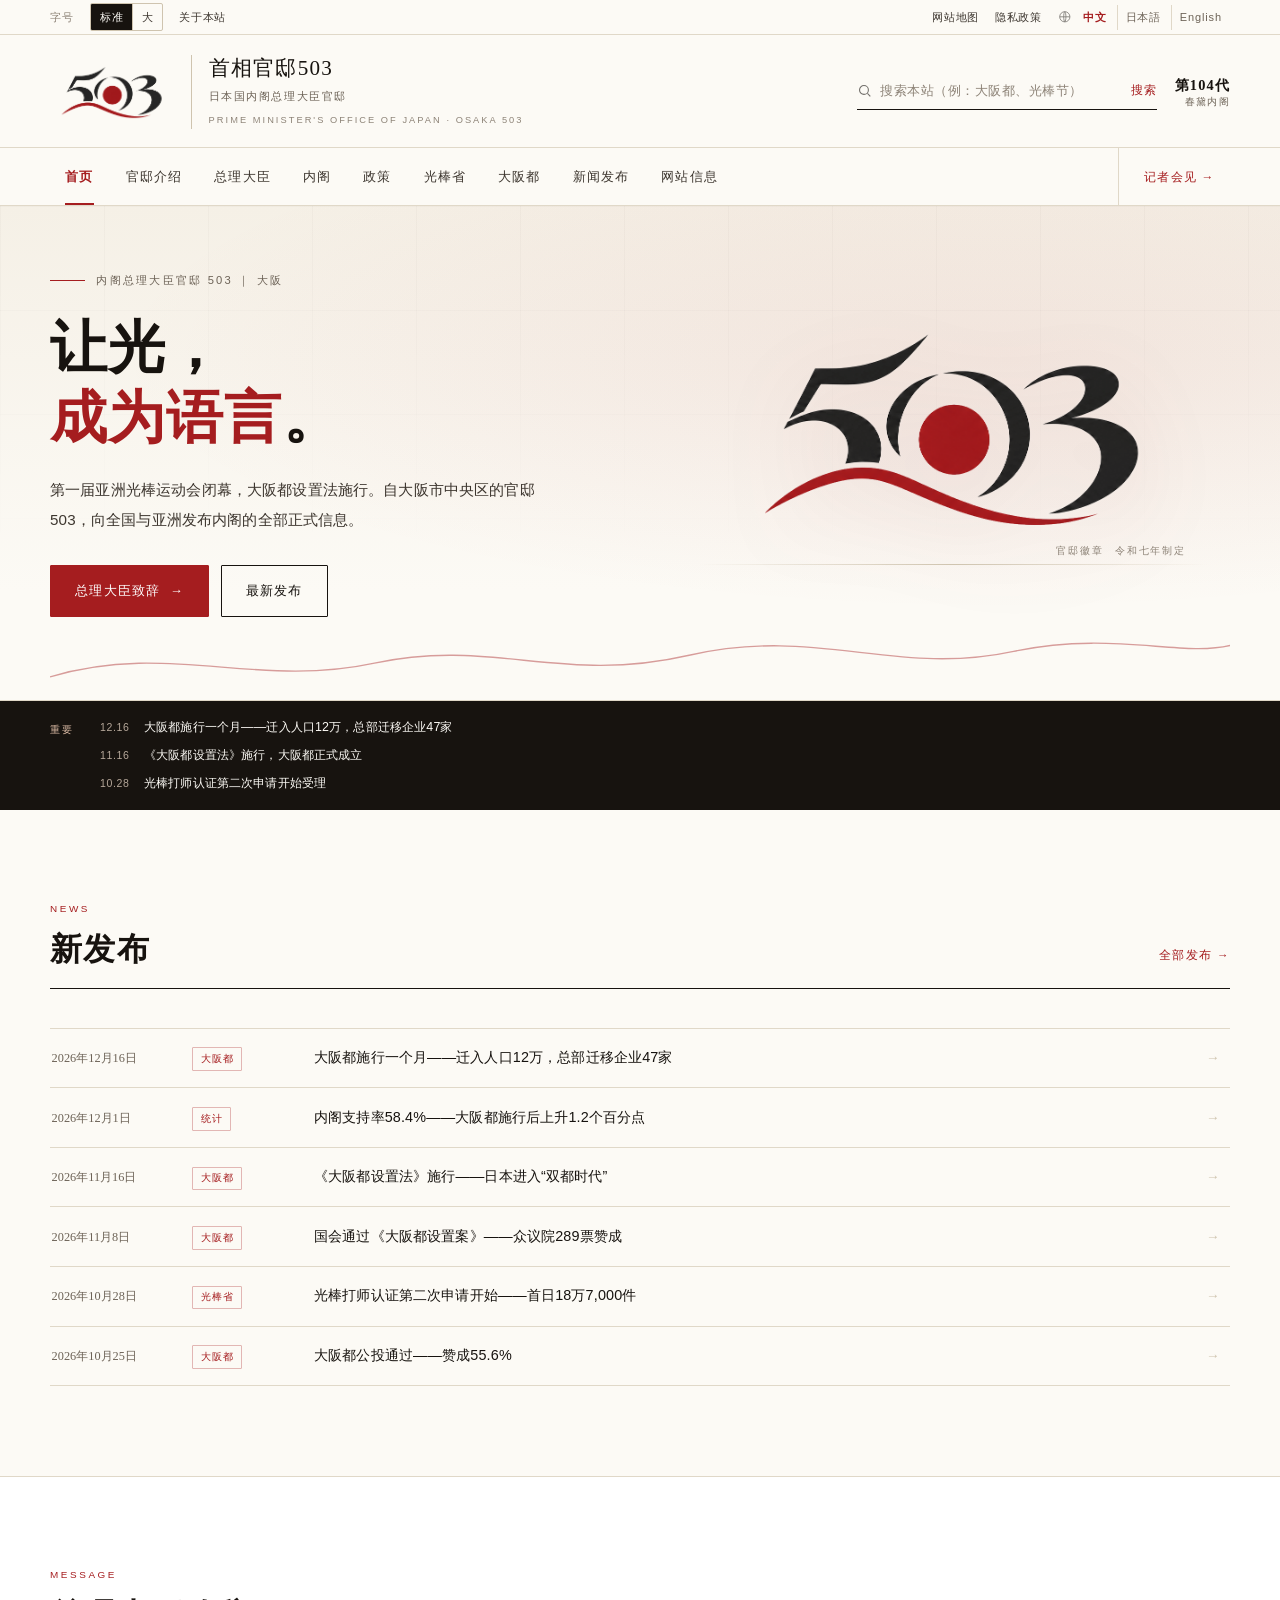
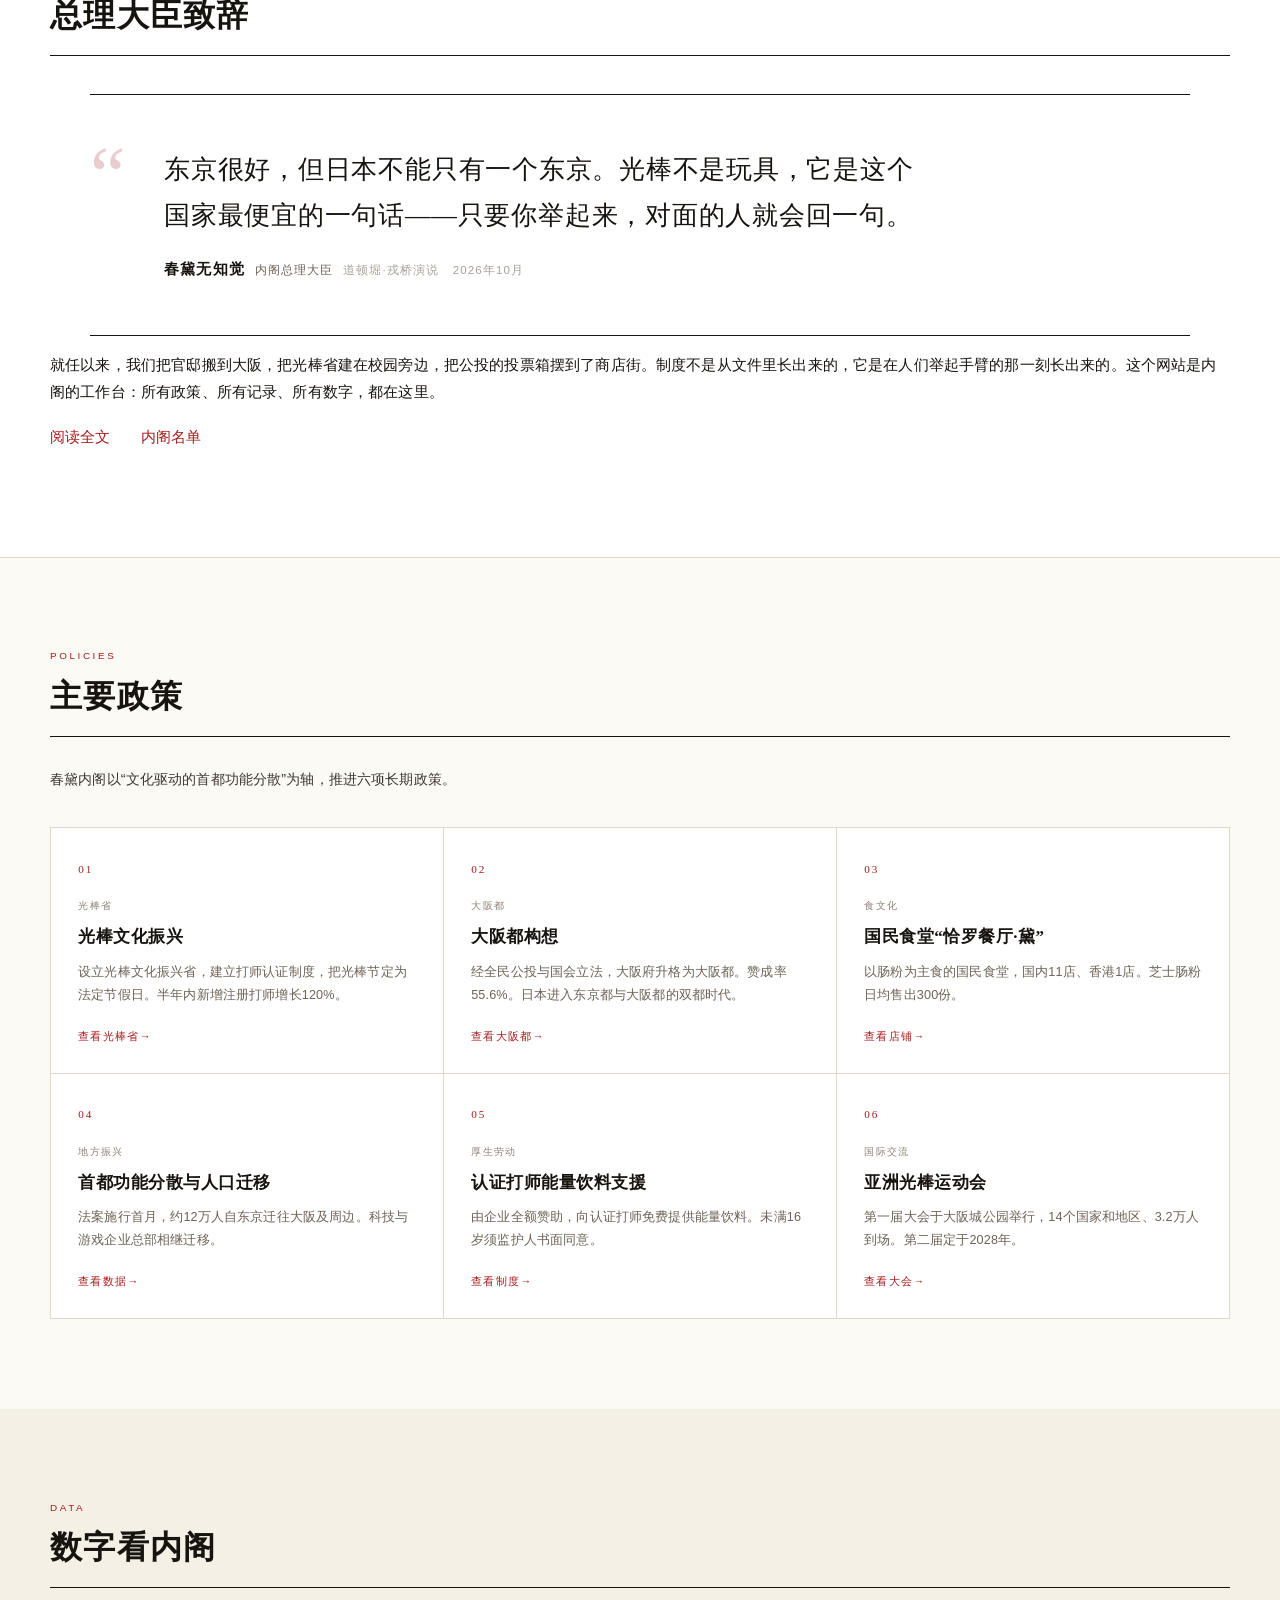
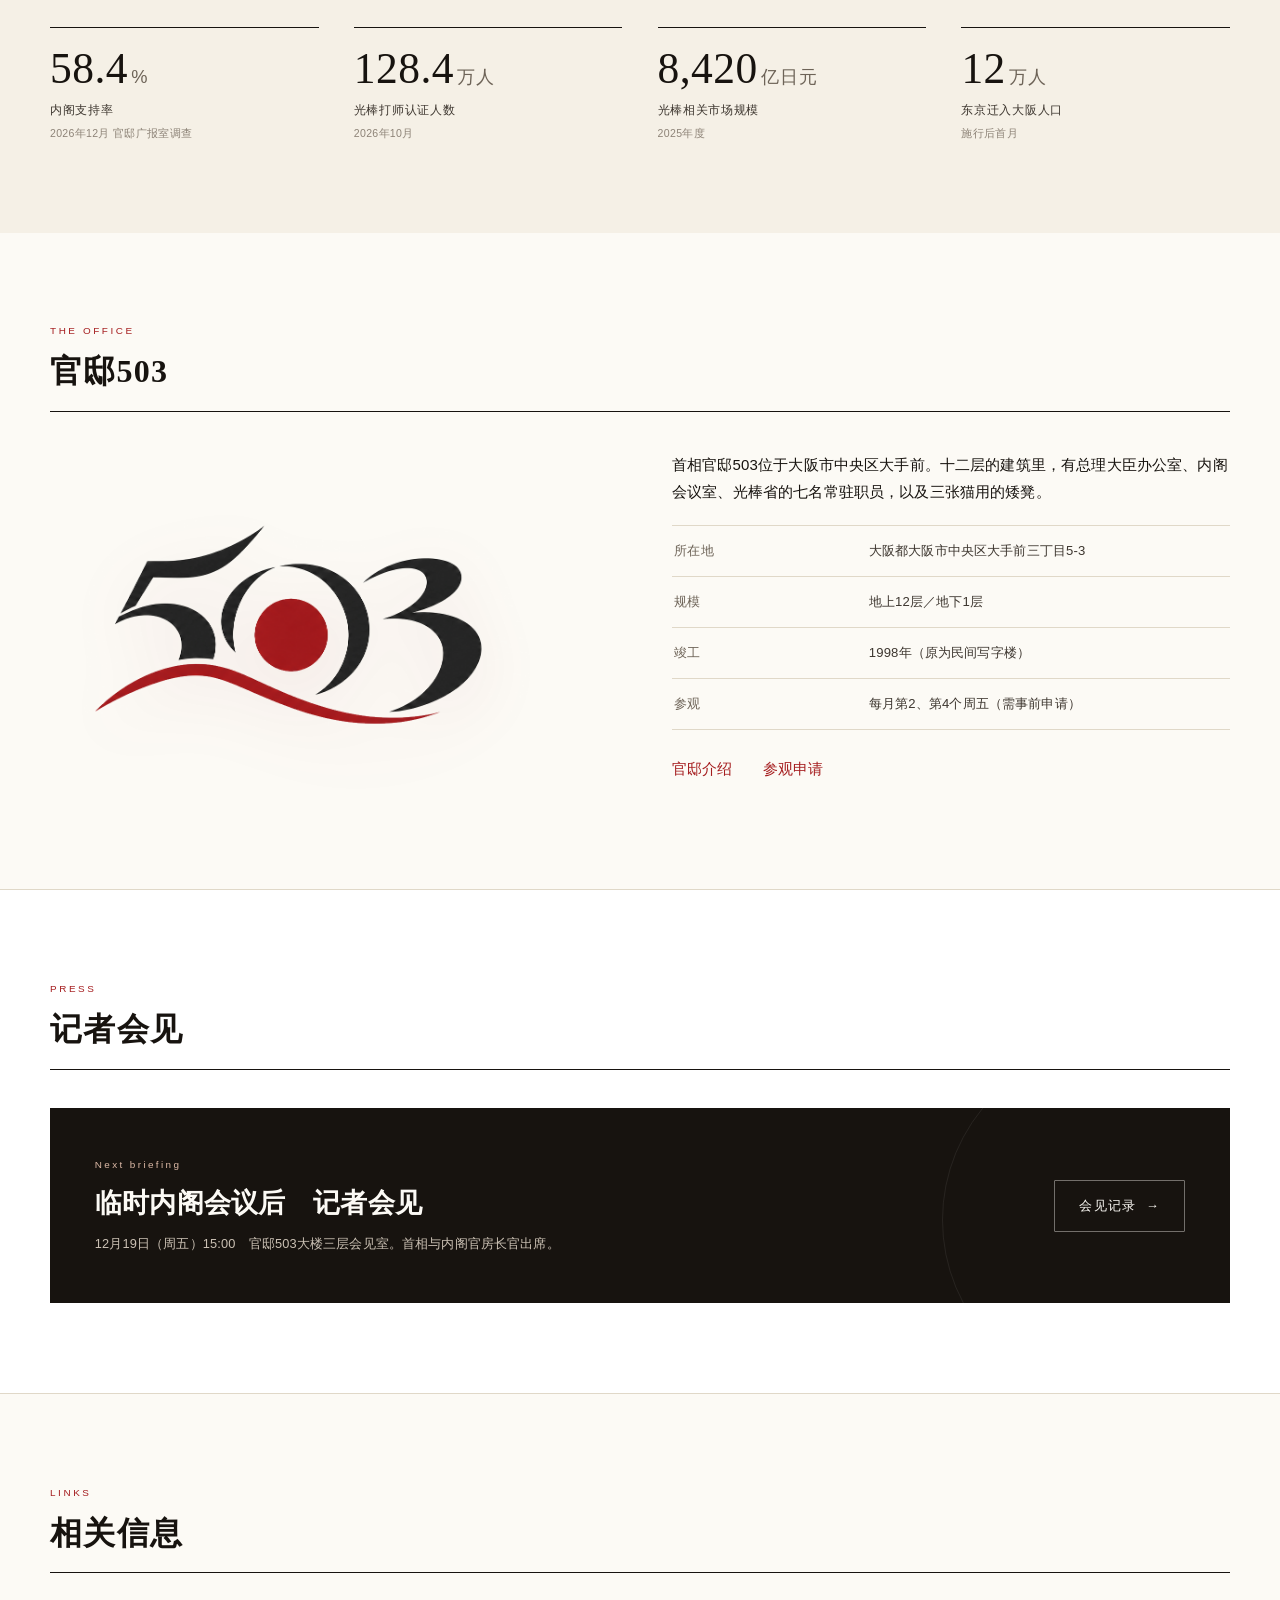
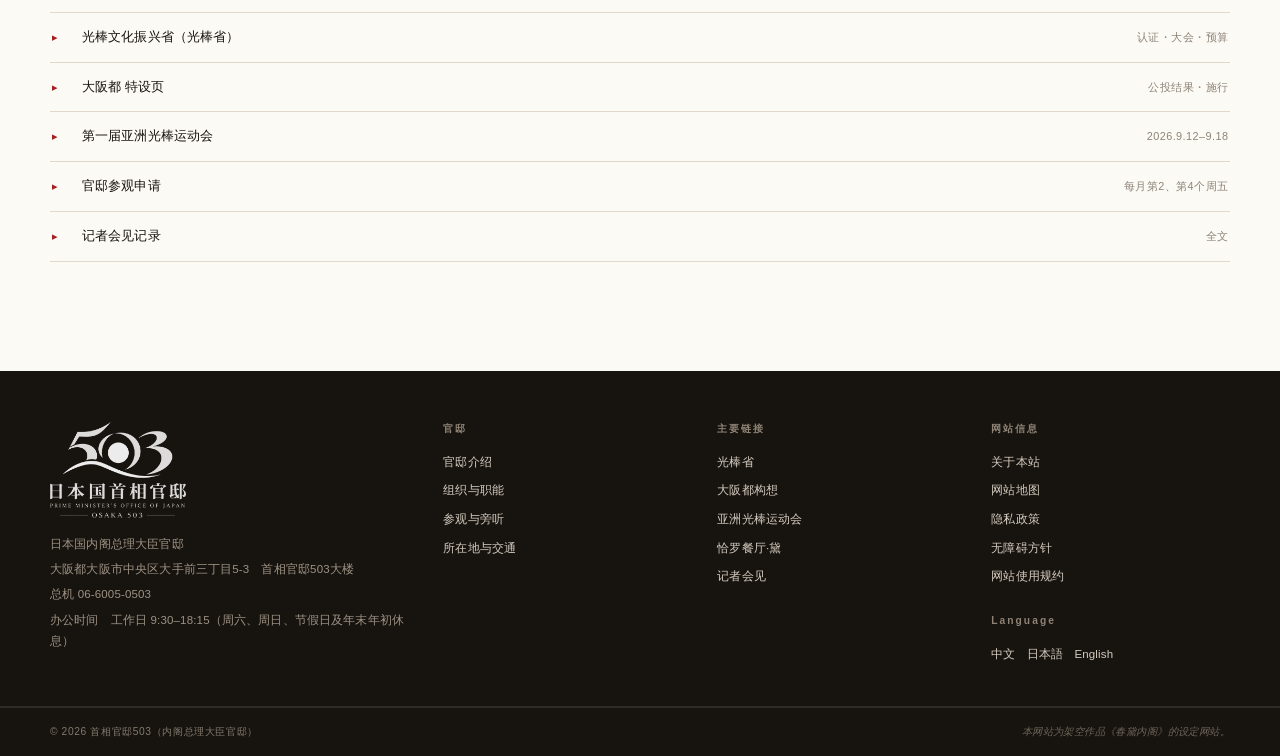
==== index.html @ 9272edc6 "首相官邸503 — 春黛内阁官网（中/日/英 三语，纯静态） 14 个页面：首页、官邸介绍、总理大臣、内阁、政策、光棒省、大阪都、新闻发布、 稿件正文、记者会见、站内搜索、网站信息、网站地图、隐私政策" ====
﻿<!DOCTYPE html>
<html lang="zh-Hans" data-fs="normal">
<head>
<meta charset="utf-8">
<meta name="viewport" content="width=device-width,initial-scale=1">
<title>首相官邸503｜内閣総理大臣官邸</title>
<meta name="description" content="首相官邸503官方网站。内阁总理大臣春黛无知觉的内阁、光棒文化振兴省与大阪都构想的全部正式信息。">
<meta name="theme-color" content="#a51d1f">
<link rel="icon" href="assets/img/favicon.svg" type="image/svg+xml">
<link rel="stylesheet" href="assets/css/site.css">
  <link rel="alternate" type="application/atom+xml" title="新闻发布 Atom" href="assets/news.xml">
</head>
<body data-page="home">
<a class="skip" id="skip" href="#main"></a>
<div id="util"></div>
<div id="mast"></div>
<div id="nav"></div>
<main id="main"></main>
<div id="foot"></div>
<a href="#" class="totop" id="totop" aria-label="top"></a>
<noscript><div class="wrap" style="padding:3rem 0"><p>本网站需要启用 JavaScript。请启用后重新载入。</p></div></noscript>
<script src="assets/js/i18n.zh.1.js"></script>
<script src="assets/js/i18n.zh.2.js"></script>
<script src="assets/js/i18n.ja.1.js"></script>
<script src="assets/js/i18n.ja.2.js"></script>
<script src="assets/js/i18n.en.1.js"></script>
<script src="assets/js/i18n.en.2.js"></script>
<script src="assets/js/app.js"></script>
</body>
</html>
---- assets/css/site.css ----
﻿/* =====================================================================
   首相官邸503 — Cabinet of Japan (fictional) / official web design system
   Type: Yu Mincho (display) + Yu Gothic (text)
   ===================================================================== */

/* ---------- tokens ---------- */
:root{
  --red:#a51d1f;
  --red-deep:#7c1214;
  --red-soft:rgba(165,29,31,.08);
  --ink:#17130f;
  --ink-2:#3d362f;
  --muted:#6d6357;
  --muted-2:#8d8377;
  --paper:#fcfaf5;
  --paper-2:#f5f0e6;
  --paper-3:#efe8da;
  --line:#e0d8c8;
  --line-2:#cfc4af;
  --white:#fff;
  --gold:#96753f;--navy:#0b3a6f;--navy-deep:#082849;--navy-soft:#eef2f8;
  --serif:"Yu Mincho","YuMincho","Hiragino Mincho ProN","Noto Serif JP","Songti SC","SimSun",serif;
  --sans:"Yu Gothic","YuGothic","Hiragino Kaku Gothic ProN","Noto Sans JP","Meiryo","Microsoft YaHei","PingFang SC",sans-serif;
  --step:0;
  --shadow:0 1px 2px rgba(23,19,15,.04),0 12px 30px -18px rgba(23,19,15,.28);
  --ease:cubic-bezier(.22,.61,.36,1);
}
html{font-size:16px;-webkit-text-size-adjust:100%}
html[data-fs="large"]{font-size:18.5px}
html[lang="en"]{--serif:Georgia,"Times New Roman",Times,serif;--sans:"Segoe UI",-apple-system,BlinkMacSystemFont,system-ui,"Helvetica Neue",Arial,sans-serif}
html[lang="ja"]{--serif:"Yu Mincho","YuMincho","Hiragino Mincho ProN","Noto Serif JP",serif;--sans:"Yu Gothic","YuGothic","Hiragino Sans","Noto Sans JP",sans-serif}
html[lang="en"] .nav a{font-size:.78rem;letter-spacing:.01em;padding:1.05rem .68rem 1rem}
html[lang="en"] .nav-end a{letter-spacing:.03em;font-size:.72rem}
html[lang="en"] .search input{font-size:.78rem}
html[lang="en"] .hero h1{letter-spacing:0;line-height:1.16}
html[lang="en"] .brand-name{letter-spacing:.01em}
html[lang="en"] .brand-sub,html[lang="en"] .brand-en{letter-spacing:.1em}
html[lang="en"] .news-title{font-size:.9rem}@media (max-width:640px){html{font-size:15.5px}}

*,*::before,*::after{box-sizing:border-box}
html,body{margin:0}
body{
  font-family:var(--sans);
  color:var(--ink);
  background:var(--paper);
  line-height:1.85;
  font-size:.9375rem;
  letter-spacing:.01em;
  -webkit-font-smoothing:antialiased;
  text-rendering:optimizeLegibility;
}
img{max-width:100%;height:auto;display:block}
a{color:var(--red);text-decoration:none;transition:color .2s var(--ease)}
a:hover{color:var(--red-deep);text-decoration:underline;text-underline-offset:.18em;text-decoration-thickness:.5px}
::selection{background:rgba(165,29,31,.14)}
:focus-visible{outline:2px solid var(--red);outline-offset:3px}
h1,h2,h3,h4{font-family:var(--serif);font-weight:600;line-height:1.35;letter-spacing:.01em;margin:0}
p{margin:0 0 1.1em}
ul,ol{margin:0 0 1.2em;padding-left:1.3em}
li{margin:.35em 0}
small{font-size:.78rem}
hr{border:0;border-top:1px solid var(--line);margin:2.4rem 0}
table{border-collapse:collapse;width:100%}

.wrap{width:min(1180px,calc(100% - 2.6rem));margin-inline:auto}
.wrap--narrow{width:min(880px,calc(100% - 2.6rem));margin-inline:auto}
.sr-only{position:absolute;width:1px;height:1px;padding:0;margin:-1px;overflow:hidden;clip:rect(0 0 0 0);white-space:nowrap;border:0}
.skip{position:fixed;left:12px;top:-64px;z-index:200;background:var(--ink);color:var(--paper);padding:.6rem 1.1rem;font-size:.8rem;transition:top .2s}
.skip:focus{top:12px;color:var(--paper)}

/* ---------- top ribbon + utility ---------- */
.ribbon{height:3px;background:var(--red)}
.util{background:var(--paper);border-bottom:1px solid var(--line);font-size:.6875rem;letter-spacing:.06em}
.util .wrap{display:flex;align-items:center;justify-content:space-between;gap:1rem;min-height:2.15rem;flex-wrap:wrap}
.util-left,.util-right{display:flex;align-items:center;gap:1rem;flex-wrap:wrap}
.util a{color:var(--ink-2)}
.util a:hover{color:var(--red)}
.util-label{color:var(--muted-2);letter-spacing:.1em}
.fs-group{display:inline-flex;border:1px solid var(--line-2);border-radius:2px;overflow:hidden}
.fs-group button{
  font:inherit;letter-spacing:.06em;background:transparent;border:0;color:var(--ink-2);
  padding:.18rem .55rem;cursor:pointer;transition:.2s
}
.fs-group button+button{border-left:1px solid var(--line-2)}
.fs-group button[aria-pressed="true"]{background:var(--ink);color:var(--paper)}
.lang{display:inline-flex;align-items:center;gap:.1rem}
.lang button{
  font:inherit;letter-spacing:.08em;background:none;border:0;color:var(--muted);
  padding:.15rem .5rem;cursor:pointer;position:relative;transition:color .2s
}
.lang button+button{border-left:1px solid var(--line)}
.lang button[aria-pressed="true"]{color:var(--red);font-weight:700}
.lang button:hover{color:var(--ink)}
.lang-globe{width:.85rem;height:.85rem;margin-right:.15rem;opacity:.55}

/* ---------- masthead ---------- */
.mast{background:var(--paper);border-bottom:1px solid var(--line)}
.mast .wrap{display:flex;align-items:center;gap:1.6rem;padding:1.25rem 0 1.15rem;flex-wrap:wrap}
.brand{display:flex;align-items:center;gap:1.05rem;color:var(--ink);text-decoration:none!important}
.brand img{width:clamp(88px,10vw,124px);height:auto;flex:none}
.brand-txt{border-left:1px solid var(--line-2);padding-left:1.05rem}
.brand-name{font-family:var(--serif);font-size:1.32rem;letter-spacing:.06em;line-height:1.25;display:block}
.brand-sub{display:block;font-size:.7rem;letter-spacing:.14em;color:var(--muted);margin-top:.28rem}
.brand-en{display:block;font-family:var(--sans);font-size:.58rem;letter-spacing:.22em;color:var(--muted-2);margin-top:.3rem}
.mast-tools{margin-left:auto;display:flex;align-items:center;gap:1.1rem;flex:0 0 auto}
.search{display:flex;align-items:center;gap:.5rem;border-bottom:1px solid var(--ink);padding:.15rem 0 .3rem;min-width:min(300px,44vw)}
.search svg{width:.95rem;height:.95rem;flex:none;opacity:.6}
.search input{
  border:0;background:transparent;font:inherit;font-size:.8rem;color:var(--ink);
  flex:1 1 auto;width:auto;min-width:0;padding:.1rem 0;letter-spacing:.04em;text-overflow:ellipsis
}
.search input::placeholder{color:var(--muted-2)}
.search input:focus{outline:none}
.search button{border:0;background:none;font:inherit;font-size:.72rem;letter-spacing:.1em;color:var(--red);cursor:pointer;padding:0}
.mast-kantei{display:flex;flex-direction:column;align-items:flex-end;white-space:nowrap;flex:none;line-height:1.4;font-size:.65rem;letter-spacing:.12em;color:var(--muted)}
.mast-kantei b{font-family:var(--serif);font-size:.9rem;color:var(--ink);letter-spacing:.08em}

/* ---------- nav ---------- */
.nav{position:sticky;top:0;z-index:60;background:rgba(252,250,245,.97);backdrop-filter:blur(8px);border-bottom:1px solid var(--line)}
.nav.is-stuck{box-shadow:0 6px 24px -18px rgba(23,19,15,.55)}
.nav .wrap{display:flex;align-items:stretch;gap:.1rem;overflow-x:auto;scrollbar-width:none}
.nav .wrap::-webkit-scrollbar{display:none}
.nav a{
  position:relative;display:block;white-space:nowrap;color:var(--ink-2);font-size:.815rem;
  letter-spacing:.09em;padding:1.05rem .95rem 1rem;text-decoration:none!important;transition:color .18s
}
.nav a::after{
  content:"";position:absolute;left:.95rem;right:.95rem;bottom:0;height:2px;background:var(--red);
  transform:scaleX(0);transform-origin:left;transition:transform .28s var(--ease)
}
.nav a:hover{color:var(--ink)}
.nav a:hover::after,.nav a[aria-current="page"]::after{transform:scaleX(1)}
.nav a[aria-current="page"]{color:var(--red);font-weight:700}
.nav-end{margin-left:auto;display:flex;align-items:center;padding-left:.6rem;border-left:1px solid var(--line);flex:none}
.nav-end a{color:var(--red);font-size:.75rem;letter-spacing:.1em}

/* ---------- hero ---------- */
.hero{position:relative;overflow:hidden;background:
  radial-gradient(120% 90% at 78% 30%,rgba(165,29,31,.07),transparent 58%),
  linear-gradient(180deg,var(--paper-2),var(--paper) 78%);
  border-bottom:1px solid var(--line)}
.hero::before{
  content:"";position:absolute;inset:0;pointer-events:none;
  background-image:linear-gradient(to right,rgba(23,19,15,.045) 1px,transparent 1px),linear-gradient(to bottom,rgba(23,19,15,.045) 1px,transparent 1px);
  background-size:104px 104px;
  mask-image:linear-gradient(180deg,rgba(0,0,0,.55),transparent 72%);
  -webkit-mask-image:linear-gradient(180deg,rgba(0,0,0,.55),transparent 72%)
}
.hero .wrap{position:relative;display:grid;grid-template-columns:1.02fr .98fr;gap:clamp(1.5rem,4vw,3.6rem);align-items:center;padding:clamp(2.4rem,5vw,4.2rem) 0 clamp(3.6rem,6.5vw,5.4rem)}
.hero-txt{max-width:34rem}
.hero-kicker{display:flex;align-items:center;gap:.7rem;font-size:.7rem;letter-spacing:.2em;color:var(--muted);margin-bottom:1.35rem}
.hero-kicker::before{content:"";width:2.2rem;height:1px;background:var(--red);flex:none}
.hero h1{
  font-size:clamp(2rem,4.6vw,3.55rem);line-height:1.24;letter-spacing:.02em;margin-bottom:1.35rem;
  text-wrap:balance
}
.hero h1 em{font-style:normal;color:var(--red)}
.hero-lead{font-size:.95rem;color:var(--ink-2);line-height:1.95;max-width:31rem;margin-bottom:1.9rem}
.hero-acts{display:flex;gap:.7rem;flex-wrap:wrap}
.btn{
  display:inline-flex;align-items:center;gap:.6rem;font-size:.8rem;letter-spacing:.1em;
  padding:.82rem 1.5rem;border:1px solid var(--ink);color:var(--ink);background:transparent;
  text-decoration:none!important;transition:.25s var(--ease);border-radius:1px
}
.btn:hover{background:var(--ink);color:var(--paper)}
.btn--red{background:var(--red);border-color:var(--red);color:#fff}
.btn--red:hover{background:var(--red-deep);border-color:var(--red-deep);color:#fff}
.btn .arw{transition:transform .25s var(--ease)}
.btn:hover .arw{transform:translateX(3px)}
.hero-mark{position:relative;display:flex;justify-content:center;align-items:center}
.hero-mark img{width:100%;max-width:29rem;filter:drop-shadow(0 24px 42px rgba(124,18,20,.10))}
.hero-mark::after{content:"";position:absolute;inset:auto 4% -2% 4%;height:1px;background:linear-gradient(90deg,transparent,var(--line-2),transparent)}
.hero-cap{margin:.55rem 0 0;text-align:right;font-size:.6rem;letter-spacing:.18em;color:var(--muted-2);position:relative;z-index:2}
.hero-wave{position:absolute;left:0;right:0;bottom:-1px;width:100%;height:auto;opacity:.42;pointer-events:none}

/* ---------- notices ---------- */
.notices{background:var(--ink);color:var(--paper)}
.notices .wrap{display:grid;grid-template-columns:auto 1fr;gap:1.6rem;align-items:start;padding:.95rem 0}
.notices-label{font-size:.62rem;letter-spacing:.22em;color:#d9b9a3;padding-top:.32rem;white-space:nowrap}
.notices ul{list-style:none;margin:0;padding:0;display:grid;gap:.3rem}
.notices li{display:flex;gap:.9rem;font-size:.78rem;align-items:baseline;margin:0}
.notices time{font-size:.66rem;letter-spacing:.06em;color:#b6a89a;font-variant-numeric:tabular-nums;flex:none}
.notices a{color:var(--paper)}
.notices a:hover{color:#f0c9b4}

/* ---------- section scaffolding ---------- */
.sec{padding:clamp(3.4rem,7vw,5.6rem) 0}
.sec--tight{padding:clamp(2.2rem,4vw,3.2rem) 0}
.sec--white{background:var(--white);border-block:1px solid var(--line)}
.sec--paper2{background:var(--paper-2)}
.sec-head{display:flex;align-items:flex-end;justify-content:space-between;gap:1.5rem;padding-bottom:1.1rem;border-bottom:1px solid var(--ink);margin-bottom:2.4rem}
.sec-head h2,.sec-head h1{font-size:clamp(1.45rem,2.6vw,2rem);letter-spacing:.04em}
.overline{display:block;font-family:var(--sans);font-size:.62rem;letter-spacing:.26em;color:var(--red);margin-bottom:.6rem;text-transform:uppercase}
.sec-more{font-size:.72rem;letter-spacing:.12em;white-space:nowrap;padding-bottom:.25rem}
.sec-more::after{content:" →"}
.sec-intro{max-width:56rem;color:var(--ink-2);font-size:.9rem;margin:-.6rem 0 2.2rem}

h2.h{font-size:clamp(1.35rem,2.3vw,1.72rem);margin:2.8rem 0 1.1rem;padding-top:1.6rem;border-top:1px solid var(--line)}
h2.h:first-child{margin-top:0;padding-top:0;border-top:0}
h3.h3{font-size:1.06rem;margin:2rem 0 .7rem;letter-spacing:.04em}
h3.h3::before{content:"";display:inline-block;width:.42rem;height:.42rem;background:var(--red);margin-right:.55rem;vertical-align:.18em}
.body p{color:var(--ink-2)}
.body strong{color:var(--ink);font-weight:700}

/* ---------- news list ---------- */
.news{list-style:none;margin:0;padding:0;border-top:1px solid var(--line)}
.news li{margin:0}
.news-row{
  display:grid;grid-template-columns:7.6rem 6.4rem 1fr 1.4rem;gap:1.2rem;align-items:baseline;
  padding:1.02rem .1rem;border-bottom:1px solid var(--line);text-decoration:none!important;color:var(--ink);
  transition:background .2s var(--ease)
}
.news-row:hover{background:rgba(245,240,230,.6)}
.news-date{font-family:var(--serif);font-size:.77rem;letter-spacing:0;color:var(--muted);font-variant-numeric:tabular-nums;white-space:nowrap}
.news-cat{font-size:.62rem;letter-spacing:.1em;color:var(--red);border:1px solid rgba(165,29,31,.3);padding:.1rem .45rem;justify-self:start;white-space:nowrap;border-radius:1px}
.news-title{font-size:.9rem;line-height:1.65;letter-spacing:.01em;transition:color .2s}
.news-row:hover .news-title{color:var(--red)}
.news-arw{color:var(--line-2);font-size:.85rem;transition:transform .25s var(--ease),color .25s}
.news-row:hover .news-arw{transform:translateX(3px);color:var(--red)}
.news-lead{grid-column:3;font-size:.78rem;color:var(--muted);margin:.15rem 0 0;line-height:1.7}

/* ---------- cards ---------- */
.cards{display:grid;gap:1px;background:var(--line);border:1px solid var(--line)}
.cards--3{grid-template-columns:repeat(3,1fr)}
.cards--4{grid-template-columns:repeat(4,1fr)}
.cards--2{grid-template-columns:repeat(2,1fr)}
.card{
  position:relative;background:var(--white);padding:1.9rem 1.7rem 1.7rem;color:var(--ink);
  text-decoration:none!important;display:flex;flex-direction:column;transition:background .25s var(--ease)
}
.card::before{content:"";position:absolute;left:0;top:0;width:100%;height:2px;background:var(--red);transform:scaleX(0);transform-origin:left;transition:transform .4s var(--ease)}
.card:hover{background:#fffdf8}
.card:hover::before{transform:scaleX(1)}
.card-num{font-family:var(--serif);font-size:.7rem;letter-spacing:.18em;color:var(--red);margin-bottom:1.1rem}
.card-tag{font-size:.62rem;letter-spacing:.14em;color:var(--muted-2);margin-bottom:.55rem}
.card h3{font-size:1.06rem;letter-spacing:.03em;margin-bottom:.7rem;line-height:1.5}
.card p{font-size:.79rem;color:var(--muted);line-height:1.8;margin:0}
.card .card-foot{margin-top:auto;padding-top:1.2rem;font-size:.68rem;letter-spacing:.12em;color:var(--red)}
.card .card-foot::after{content:" →";display:inline-block;transition:transform .25s var(--ease)}
.card:hover .card-foot::after{transform:translateX(3px)}

/* ---------- stats ---------- */
.stats{display:grid;grid-template-columns:repeat(4,1fr);gap:clamp(1rem,3vw,2.2rem)}
.stat{border-top:1px solid var(--ink);padding-top:1.15rem}
.stat-v{font-family:var(--serif);font-size:clamp(1.9rem,3.4vw,2.75rem);line-height:1.05;letter-spacing:.01em;font-variant-numeric:tabular-nums}
.stat-v small{font-size:.42em;letter-spacing:.06em;margin-left:.18em;font-family:var(--sans);color:var(--muted)}
.stat-l{font-size:.72rem;letter-spacing:.06em;color:var(--ink-2);margin-top:.55rem;line-height:1.6}
.stat-n{font-size:.66rem;color:var(--muted-2);margin-top:.3rem;letter-spacing:.03em}

/* ---------- tables ---------- */
.tbl-wrap{overflow-x:auto;margin:1.4rem 0 1.8rem}
table.tbl{font-size:.82rem;line-height:1.7;border-top:1px solid var(--ink);border-bottom:1px solid var(--ink);min-width:32rem}
table.tbl th,table.tbl td{padding:.72rem .9rem;text-align:left;vertical-align:top;border-bottom:1px solid var(--line)}
table.tbl thead th{background:var(--paper-2);font-weight:600;font-size:.74rem;letter-spacing:.08em;color:var(--ink);border-bottom:1px solid var(--line-2)}
table.tbl tbody tr:last-child td{border-bottom:0}
table.tbl th[scope="row"]{font-weight:600;background:transparent;white-space:nowrap;color:var(--ink-2);width:9.5rem}
table.tbl td.num{font-variant-numeric:tabular-nums;font-family:var(--serif)}
table.tbl caption{caption-side:top;text-align:left;font-size:.7rem;letter-spacing:.1em;color:var(--muted);padding-bottom:.55rem}
.tbl-note{font-size:.7rem;color:var(--muted);margin-top:-1rem;margin-bottom:1.6rem}

/* ---------- definition list ---------- */
.dl{border-top:1px solid var(--line);margin:1.2rem 0 1.6rem}
.dl-row{display:grid;grid-template-columns:11rem 1fr;gap:1.2rem;padding:.8rem .1rem;border-bottom:1px solid var(--line);font-size:.82rem}
.dl-row dt{color:var(--muted);letter-spacing:.04em}
.dl-row dd{margin:0;color:var(--ink-2)}

/* ---------- timeline ---------- */
.tl{list-style:none;margin:1.4rem 0 0;padding:0;position:relative}
.tl::before{content:"";position:absolute;left:4.2rem;top:.6rem;bottom:.6rem;width:1px;background:var(--line)}
.tl li{display:grid;grid-template-columns:4.2rem 1fr;gap:2.2rem;padding:.85rem 0;margin:0;position:relative}
.tl time{font-family:var(--serif);font-size:.8rem;color:var(--red);letter-spacing:.02em;text-align:right;padding-right:.5rem;font-variant-numeric:tabular-nums}
.tl .tl-body{position:relative;padding-left:.2rem}
.tl .tl-body::before{content:"";position:absolute;left:-1.62rem;top:.62rem;width:.5rem;height:.5rem;background:var(--paper);border:1px solid var(--red);border-radius:50%}
.tl b{display:block;font-size:.88rem;letter-spacing:.02em;margin-bottom:.2rem}
.tl span{font-size:.78rem;color:var(--muted);line-height:1.75}

/* ---------- people ---------- */
.people{display:grid;grid-template-columns:repeat(2,1fr);gap:.6rem}
.person{background:var(--white);border:1px solid var(--line);display:grid;grid-template-columns:3.4rem 1fr;gap:1.1rem;padding:1.5rem 1.4rem}
.seal{
  width:3.4rem;height:3.4rem;background:var(--red);color:#fff;display:grid;place-items:center;
  font-family:var(--serif);font-size:1.32rem;line-height:1;letter-spacing:.02em;border-radius:2px;
  box-shadow:inset 0 0 0 1px rgba(255,255,255,.28)
}
.seal--ink{background:var(--ink)}
.person-role{font-size:.62rem;letter-spacing:.12em;color:var(--red);margin-bottom:.3rem}
.person-name{font-family:var(--serif);font-size:1.08rem;letter-spacing:.06em;line-height:1.3}
.person-kana{font-size:.64rem;letter-spacing:.14em;color:var(--muted-2);margin:.2rem 0 .6rem}
.person-bio{font-size:.76rem;color:var(--muted);line-height:1.75;margin:0}
.person-tags{display:flex;gap:.3rem;flex-wrap:wrap;margin-top:.7rem}
.chip{font-size:.6rem;letter-spacing:.08em;color:var(--ink-2);border:1px solid var(--line-2);padding:.08rem .42rem;border-radius:1px}
.chip--red{color:var(--red);border-color:rgba(165,29,31,.35)}

/* ---------- quote ---------- */
.quote{border-top:1px solid var(--ink);border-bottom:1px solid var(--ink);padding:clamp(2.2rem,4vw,3.2rem) 0}
.quote-in{display:grid;grid-template-columns:auto 1fr;gap:clamp(1rem,3vw,2.4rem);align-items:start}
.quote-mark{font-family:var(--serif);font-size:clamp(3rem,7vw,5rem);line-height:.7;color:var(--red);opacity:.22}
.quote blockquote{margin:0;font-family:var(--serif);font-size:clamp(1.15rem,2.2vw,1.6rem);line-height:1.8;letter-spacing:.03em;color:var(--ink);text-wrap:balance}
.quote figcaption{margin-top:1.1rem;font-size:.72rem;letter-spacing:.1em;color:var(--muted);display:flex;gap:.6rem;align-items:baseline;flex-wrap:wrap}
.quote figcaption b{font-family:var(--serif);font-size:.92rem;letter-spacing:.08em;color:var(--ink);font-weight:600}

/* ---------- note / callout ---------- */
.note{border:1px solid var(--line);border-left:3px solid var(--red);background:#fffdf8;padding:1.2rem 1.4rem;margin:1.6rem 0;font-size:.8rem;line-height:1.8;color:var(--ink-2)}
.note-t{font-family:var(--serif);font-size:.86rem;letter-spacing:.06em;color:var(--ink);margin-bottom:.4rem;display:block}
.note p:last-child{margin-bottom:0}

/* ---------- link list ---------- */
.links{list-style:none;margin:1.2rem 0;padding:0;border-top:1px solid var(--line)}
.links li{margin:0}
.links a{display:flex;justify-content:space-between;gap:1rem;align-items:baseline;padding:.75rem .1rem;border-bottom:1px solid var(--line);color:var(--ink);text-decoration:none!important;font-size:.84rem}
.links a:hover{color:var(--red);background:rgba(245,240,230,.55)}
.links .ln-note{font-size:.68rem;color:var(--muted-2);letter-spacing:.04em;white-space:nowrap}
.links a::before{content:"▸";color:var(--red);font-size:.7rem;margin-right:.5rem}
.links a span.ln-t{flex:1}

/* ---------- page head ---------- */
.pagehead{position:relative;background:var(--paper-2);border-bottom:1px solid var(--line);overflow:hidden}
.pagehead .wrap{position:relative;padding:1.1rem 0 2.4rem}
.pagehead img.ph-mark{position:absolute;right:-2rem;top:-3rem;width:26rem;opacity:.055;pointer-events:none}
.crumbs{font-size:.68rem;letter-spacing:.06em;color:var(--muted);display:flex;gap:.45rem;flex-wrap:wrap;align-items:center;margin-bottom:1.6rem}
.crumbs a{color:var(--muted)}
.crumbs a:hover{color:var(--red)}
.crumbs .sep{color:var(--line-2)}
.pagehead h1{font-size:clamp(1.75rem,4vw,2.7rem);letter-spacing:.04em;line-height:1.3;position:relative}
.pagehead .ph-lead{margin:1rem 0 0;font-size:.86rem;color:var(--ink-2);max-width:46rem;line-height:1.95;position:relative}
.ph-meta{margin-top:1.2rem;font-size:.66rem;letter-spacing:.1em;color:var(--muted-2);display:flex;gap:1.2rem;flex-wrap:wrap}
.ph-meta span::before{content:"";display:inline-block;width:.9rem;height:1px;background:var(--line-2);margin-right:.45rem;vertical-align:.22em}

/* ---------- layout: article body + side ---------- */
.layout{width:min(1180px,calc(100% - 2.6rem));margin-inline:auto;display:grid;grid-template-columns:minmax(0,1fr) 17.5rem;gap:clamp(1.6rem,4vw,3.6rem);align-items:start;padding:clamp(2.4rem,4vw,3.4rem) 0 clamp(3rem,5vw,4rem)}
.layout:not(:has(.side)){grid-template-columns:minmax(0,1fr)}
.layout:not(:has(.side)) .body{max-width:none}
.side{position:sticky;top:4.2rem;font-size:.78rem}
.side-block{border-top:2px solid var(--ink);padding-top:.9rem;margin-bottom:1.8rem}
.side-block h2{font-family:var(--sans);font-size:.68rem;letter-spacing:.18em;color:var(--muted);font-weight:600;margin-bottom:.7rem}
.side-links{list-style:none;margin:0;padding:0}
.side-links li{margin:0}
.side-links a{display:block;padding:.45rem 0 .45rem 1rem;border-bottom:1px solid var(--line);color:var(--ink-2);font-size:.76rem;position:relative;text-decoration:none}
.side-links a::before{content:"";position:absolute;left:0;top:1.05rem;width:.35rem;height:1px;background:var(--red);transition:width .25s var(--ease)}
.side-links a:hover{color:var(--red)}
.side-links a:hover::before{width:.6rem}
.side-note{font-size:.72rem;color:var(--muted);line-height:1.8;background:var(--paper-2);padding:.9rem 1rem;border:1px solid var(--line)}

/* toc */
.toc{border:1px solid var(--line);background:var(--white);padding:1.3rem 1.6rem;margin-bottom:2.4rem}
.toc h2{font-family:var(--sans);font-size:.66rem;letter-spacing:.2em;color:var(--muted);margin-bottom:.6rem}
.toc ol{list-style:none;counter-reset:toc;margin:0;padding:0;columns:2;column-gap:2rem;font-size:.8rem}
.toc li{counter-increment:toc;margin:.15rem 0;break-inside:avoid}
.toc a{display:flex;gap:.6rem;padding:.22rem 0;color:var(--ink-2);text-decoration:none}
.toc a::before{content:counter(toc,decimal-leading-zero);font-family:var(--serif);color:var(--red);font-size:.68rem;letter-spacing:.05em}
.toc a:hover{color:var(--red)}
@media (max-width:720px){.toc ol{columns:1}}

/* ---------- article ---------- */
.article-head{padding:clamp(2.2rem,4vw,3.2rem) 0 1.6rem;border-bottom:1px solid var(--line)}
.article-head .a-cat{font-size:.64rem;letter-spacing:.14em;color:var(--red)}
.article-head h1{font-size:clamp(1.5rem,3.4vw,2.2rem);margin:.7rem 0 .9rem;line-height:1.45;letter-spacing:.02em}
.article-meta{font-size:.7rem;letter-spacing:.08em;color:var(--muted);display:flex;gap:1.2rem;flex-wrap:wrap}
.article-body{padding:2rem 0 1rem;max-width:46rem}
.article-body p{font-size:.9rem;line-height:2.05;color:var(--ink-2);margin-bottom:1.35em}
.article-body h3{font-size:1rem;margin:2rem 0 .8rem}
.article-body .lead{font-size:.98rem;color:var(--ink);font-family:var(--serif);line-height:1.95}
.article-foot{border-top:1px solid var(--line);margin-top:2rem;padding-top:1.4rem;display:flex;justify-content:space-between;gap:1rem;flex-wrap:wrap;align-items:center}
.pager{display:grid;grid-template-columns:repeat(auto-fit,minmax(15rem,1fr));gap:1px;background:var(--line);border:1px solid var(--line);margin-top:2.4rem}
.pager a{background:var(--white);padding:1rem 1.2rem;font-size:.78rem;color:var(--ink);text-decoration:none;display:block}
.pager a.pg-prev{text-align:left}
.pager a.pg-next{text-align:right}
.pager a:hover{background:#fffdf8;color:var(--red)}
.pager .pg{font-size:.62rem;letter-spacing:.14em;color:var(--muted-2);display:block;margin-bottom:.3rem}

/* ---------- press / q&a ---------- */
.qa{border-top:1px solid var(--line);margin-top:1.6rem}
.qa-item{padding:1.2rem 0;border-bottom:1px solid var(--line)}
.qa-q{display:grid;grid-template-columns:1.6rem 1fr;gap:.6rem;font-size:.84rem;color:var(--ink);font-weight:600;line-height:1.8}
.qa-q::before{content:"問";font-family:var(--serif);color:var(--red);font-size:.78rem;border:1px solid rgba(165,29,31,.4);display:grid;place-items:center;width:1.6rem;height:1.6rem;border-radius:50%;align-self:start}
.qa-a{display:grid;grid-template-columns:1.6rem 1fr;gap:.6rem;font-size:.84rem;color:var(--ink-2);line-height:1.9;margin-top:.6rem}
.qa-a::before{content:"答";font-family:var(--serif);color:var(--muted);font-size:.78rem;border:1px solid var(--line-2);display:grid;place-items:center;width:1.6rem;height:1.6rem;border-radius:50%;align-self:start}
.qa-by{font-size:.68rem;color:var(--muted-2);letter-spacing:.06em;margin-top:.5rem;padding-left:2.2rem}

/* ---------- banner ---------- */
.banner{position:relative;overflow:hidden;background:var(--ink);color:var(--paper);padding:clamp(2.2rem,4vw,3rem) clamp(1.6rem,4vw,2.8rem);display:grid;grid-template-columns:1fr auto;gap:2rem;align-items:center}
.banner::after{content:"";position:absolute;right:-4rem;top:-4rem;width:22rem;height:22rem;border:1px solid rgba(255,255,255,.07);border-radius:50%}
.banner-k{font-size:.62rem;letter-spacing:.24em;color:#dcb9a6;margin-bottom:.7rem}
.banner h2{font-size:clamp(1.25rem,2.6vw,1.7rem);color:var(--paper);margin-bottom:.6rem}
.banner p{font-size:.8rem;color:#cbc1b4;margin:0;max-width:38rem;line-height:1.85}
.banner .btn{border-color:rgba(252,250,245,.4);color:var(--paper);position:relative;z-index:1}
.banner .btn:hover{background:var(--paper);color:var(--ink);border-color:var(--paper)}

/* ---------- home about strip ---------- */
.split{display:grid;grid-template-columns:1fr 1fr;gap:clamp(2rem,5vw,4rem);align-items:center}
.split img{width:100%;max-width:30rem;filter:drop-shadow(0 18px 32px rgba(124,18,20,.08))}

/* ---------- footer ---------- */
.foot{background:var(--ink);color:#c9c0b3;margin-top:0;position:relative}
.foot-top{border-bottom:1px solid rgba(255,255,255,.1)}
.foot .wrap{display:grid;grid-template-columns:1.5fr 1fr 1fr 1fr;gap:2.2rem;padding:3.2rem 0 2.6rem}
.foot h2{font-family:var(--sans);font-size:.64rem;letter-spacing:.2em;color:#8e8375;margin-bottom:1rem;font-weight:600}
.foot-brand img{width:8.5rem;margin-bottom:1rem;filter:brightness(0) invert(1) opacity(.92)}
.foot-brand p{font-size:.72rem;line-height:1.9;color:#9d9284;margin:0 0 .2rem}
.foot ul{list-style:none;margin:0;padding:0;font-size:.74rem}
.foot li{margin:.42rem 0}
.foot a{color:#d5ccc0}
.foot a:hover{color:#fff}
.foot-lang{display:flex;gap:.7rem;flex-wrap:wrap;font-size:.72rem}
.foot-bottom{border-top:1px solid rgba(255,255,255,.1)}
.foot-bottom .wrap{display:flex;justify-content:space-between;gap:1rem;padding:.9rem 0;font-size:.64rem;letter-spacing:.06em;color:#847a6d;flex-wrap:wrap;align-items:center}
.foot-bottom .fic{color:#6d6459;font-style:italic;letter-spacing:.04em}

/* ---------- back to top ---------- */
.totop{
  position:fixed;right:1.2rem;bottom:1.2rem;z-index:80;width:2.9rem;height:2.9rem;border-radius:50%;
  background:var(--ink);color:var(--paper);border:0;display:grid;place-items:center;cursor:pointer;
  opacity:0;visibility:hidden;transform:translateY(8px);transition:.3s var(--ease);box-shadow:var(--shadow)
}
.totop.show{opacity:1;visibility:visible;transform:none}
.totop:hover{background:var(--red)}
.totop svg{width:.85rem;height:.85rem}

/* ---------- search results ---------- */
.hits{list-style:none;margin:1rem 0;padding:0;border-top:1px solid var(--line)}
.hits li{margin:0;padding:1rem 0;border-bottom:1px solid var(--line)}
.hits .h-cat{font-size:.62rem;letter-spacing:.12em;color:var(--red)}
.hits .h-t{display:block;font-size:.92rem;color:var(--ink);text-decoration:none;margin:.2rem 0 .3rem;font-family:var(--serif)}
.hits .h-t:hover{color:var(--red)}
.hits .h-x{font-size:.76rem;color:var(--muted);line-height:1.7}

/* ---------- misc ---------- */
.tagbar{display:flex;gap:.4rem;flex-wrap:wrap;margin:1.2rem 0 1.6rem}
.tagbar button{
  font:inherit;font-size:.72rem;letter-spacing:.06em;background:none;border:1px solid var(--line-2);
  color:var(--ink-2);padding:.3rem .8rem;cursor:pointer;border-radius:1px;transition:.2s
}
.tagbar button:hover{border-color:var(--ink)}
.tagbar button[aria-pressed="true"]{background:var(--ink);border-color:var(--ink);color:var(--paper)}
.empty{font-size:.85rem;color:var(--muted);padding:2rem 0;text-align:center}
.updated{font-size:.68rem;letter-spacing:.08em;color:var(--muted-2);margin-top:2.6rem;padding-top:.9rem;border-top:1px solid var(--line);display:flex;justify-content:space-between;gap:1rem;flex-wrap:wrap}
.fade{animation:fade .6s var(--ease) both}
@keyframes fade{from{opacity:0;transform:translateY(6px)}to{opacity:1;transform:none}}

/* ---------- responsive ---------- */
@media (max-width:1000px){
  .nav a{font-size:.76rem;padding:1rem .62rem .95rem;letter-spacing:.05em}
  .hero .wrap{grid-template-columns:1fr;gap:2rem}
  .hero-mark{order:-1;justify-content:flex-start}
  .hero-mark img{max-width:22rem}
  .hero-cap{text-align:left}
  .layout{grid-template-columns:1fr}
  .side{position:static;display:grid;grid-template-columns:1fr 1fr;gap:1.2rem}
  .side-block{margin-bottom:0}
  .cards--4{grid-template-columns:repeat(2,1fr)}
  .stats{grid-template-columns:repeat(2,1fr)}
  .foot .wrap{grid-template-columns:1fr 1fr}
  .split{grid-template-columns:1fr}
  .people{grid-template-columns:1fr}
  .mast-kantei{display:none}
}
@media (max-width:720px){
  .news-row{grid-template-columns:1fr 1.2rem;gap:.35rem .8rem}
  .news-date,.news-cat{grid-column:1}
  .news-cat{justify-self:start;margin-bottom:.2rem}
  .news-title{grid-column:1}
  .news-arw{grid-column:2;grid-row:1/span 3;align-self:center}
  .news-lead{grid-column:1;display:none}
  .cards--3,.cards--4,.cards--2{grid-template-columns:1fr}
  .banner{grid-template-columns:1fr}
  .banner .btn{justify-self:start}
  .sec-head{flex-direction:column;align-items:flex-start;gap:.6rem}
  .dl-row{grid-template-columns:1fr;gap:.2rem}
  .person{grid-template-columns:2.8rem 1fr;gap:.9rem}
  .seal{width:2.8rem;height:2.8rem;font-size:1.05rem}
  .quote-in{grid-template-columns:1fr}
  .quote-mark{display:none}
  .tl::before{left:3.4rem}
  .tl li{grid-template-columns:3.4rem 1fr;gap:1.4rem}
  .tl .tl-body::before{left:-1.12rem}
  .notices .wrap{grid-template-columns:1fr;gap:.5rem}
  .foot .wrap{grid-template-columns:1fr;gap:1.8rem}
  .side{grid-template-columns:1fr}
  .pager{grid-template-columns:1fr}
  .mast .wrap{gap:1rem}
  .brand img{width:76px}
  .mast-tools{width:100%;margin-left:0}
  .search{min-width:0;flex:1}
}
@media (prefers-reduced-motion:reduce){
  *,*::before,*::after{animation-duration:.01ms!important;animation-iteration-count:1!important;transition-duration:.01ms!important;scroll-behavior:auto!important}
}
html{scroll-behavior:smooth}
@media print{
  .util,.nav,.totop,.banner,.foot,.mast-tools{display:none}
  body{background:#fff}
  .pagehead{background:#fff}
}

/* ---------- figures ---------- */
.fig{margin:1.9rem 0}
.fig img{display:block;width:100%;max-width:var(--figw,30rem);height:auto}
.fig figcaption{max-width:var(--figw,30rem);margin-top:.7rem;padding-top:.5rem;border-top:1px solid var(--line);font-size:.68rem;letter-spacing:.08em;color:var(--muted)}

/* ---------- brand strip (大阪都・亚洲大会) ---------- */
.brandbar{display:flex;align-items:center;gap:1.3rem;flex-wrap:wrap;margin:1.8rem 0;padding:1.15rem 1.4rem;background:#fff;border:1px solid var(--line);border-left:3px solid var(--navy);text-decoration:none!important;color:inherit}
a.brandbar:hover{background:#fbfaf6;border-left-color:var(--navy-deep)}
.brandbar--alg{border-left-color:var(--red)}
a.brandbar--alg:hover{border-left-color:var(--red-deep)}
.brandbar img{height:clamp(3.6rem,6.5vw,4.8rem);width:auto;max-width:38%;flex:none}
.brandbar-t{flex:1;min-width:11rem}
.brandbar-t b{display:block;font-family:var(--serif);font-size:.95rem;font-weight:600;letter-spacing:.04em;color:var(--ink)}
.brandbar-t span{display:block;margin-top:.35rem;font-size:.64rem;letter-spacing:.18em;color:var(--muted);text-transform:uppercase}

/* ---------- 大阪都 accent ---------- */
body[data-accent="navy"] .pagehead{background:#f1f5fa;border-bottom-color:#d7e0ec}
body[data-accent="navy"] .pagehead .overline{color:var(--navy)}
body[data-accent="navy"] .crumbs a{color:var(--navy)}
body[data-accent="navy"] .toc a:hover{color:var(--navy)}
body[data-accent="navy"] .side-links a:hover{color:var(--navy)}
body[data-accent="navy"] .note{border-left-color:var(--navy)}
@media (max-width:720px){
  .brandbar{gap:1rem;padding:1rem 1.1rem}
  .brandbar img{width:5.6rem}
}

/* ---------- mobile guard ---------- */
body{overflow-x:clip}
@media (max-width:720px){
  .brand{flex:0 1 auto;min-width:0;gap:.8rem}
  .brand-txt{min-width:0;padding-left:.8rem}
  .brand-en{display:none}
  .brand-sub{letter-spacing:.06em}
  .brand-name{font-size:1.02rem;letter-spacing:.03em}
  .mast .wrap{padding:1rem 0 .95rem;gap:.7rem}
  .mast-tools{gap:.7rem}
  .hero-mark img{max-width:100%}
  .hero h1{font-size:1.85rem;line-height:1.35}
  .hero-lead{font-size:.86rem;line-height:1.9}
  .notices li{font-size:.74rem}
  .pagehead h1{font-size:1.5rem}
  .layout{padding-top:1.6rem}
}
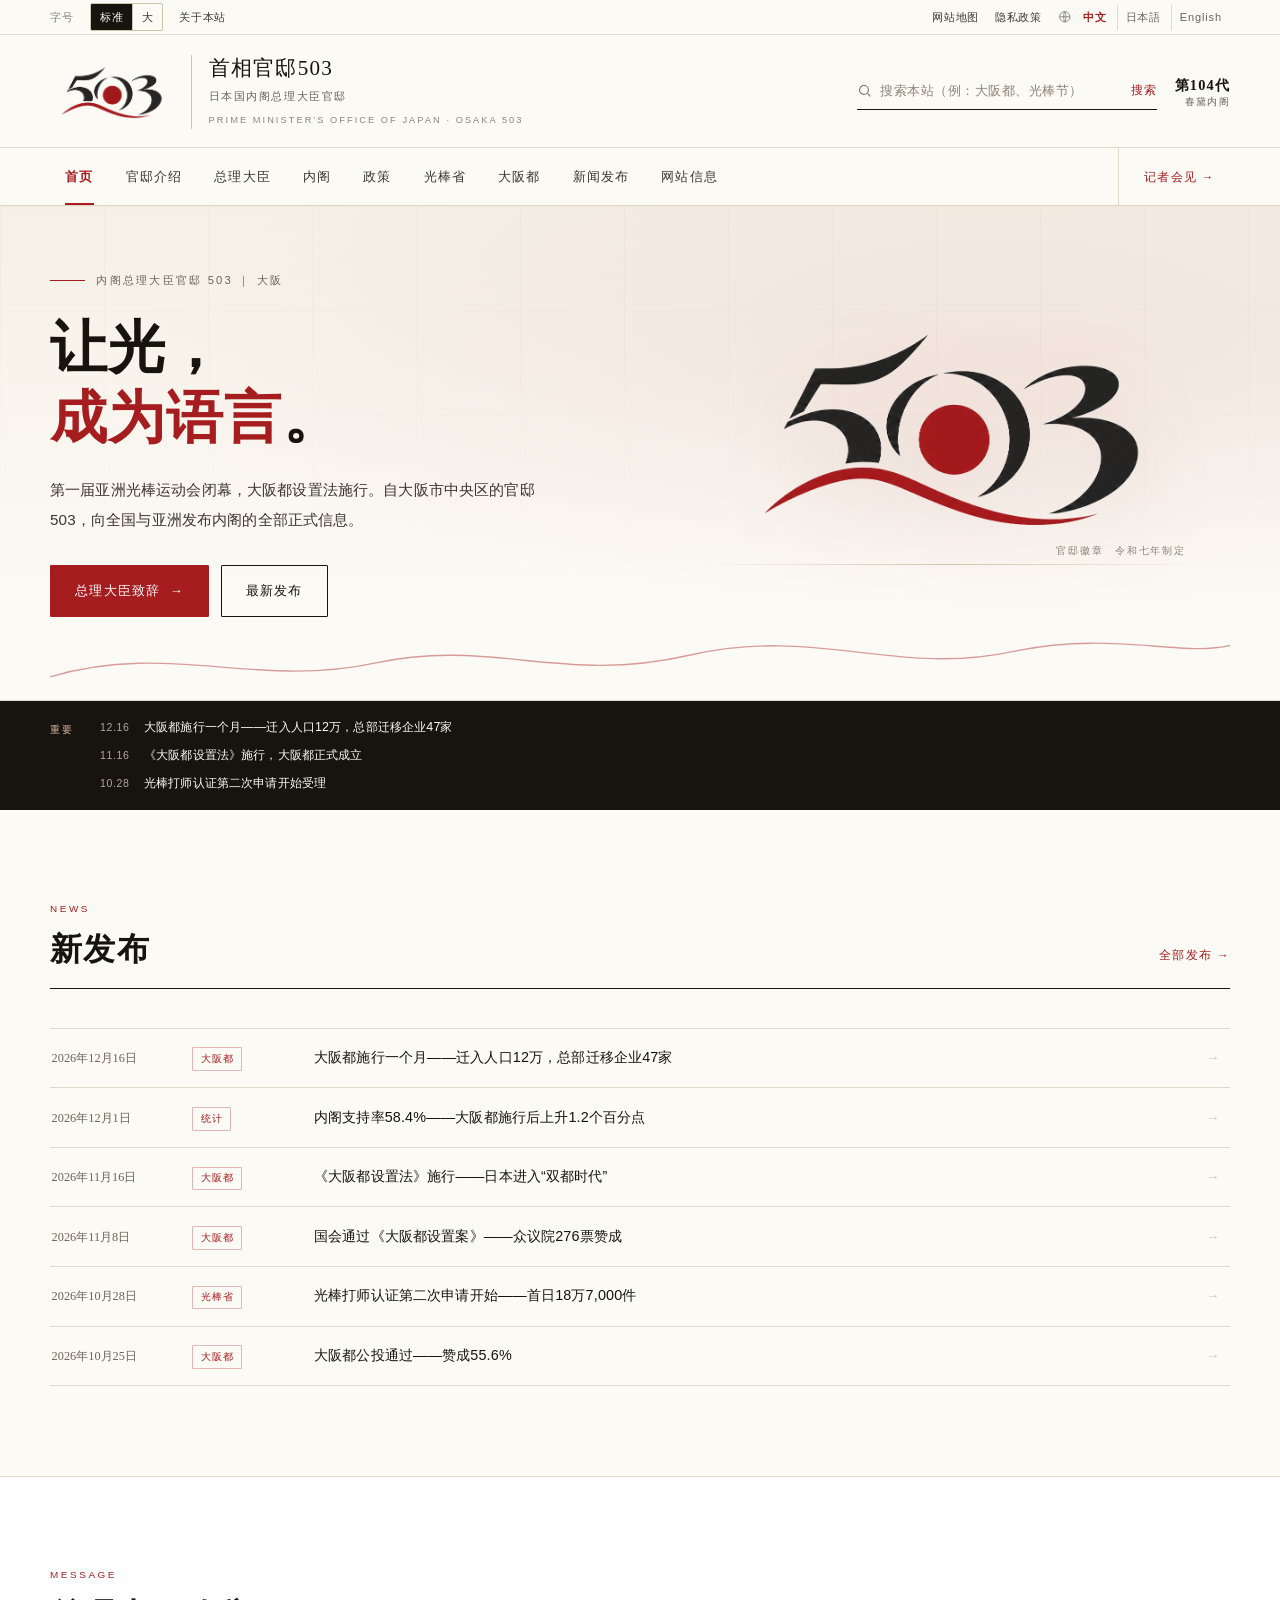
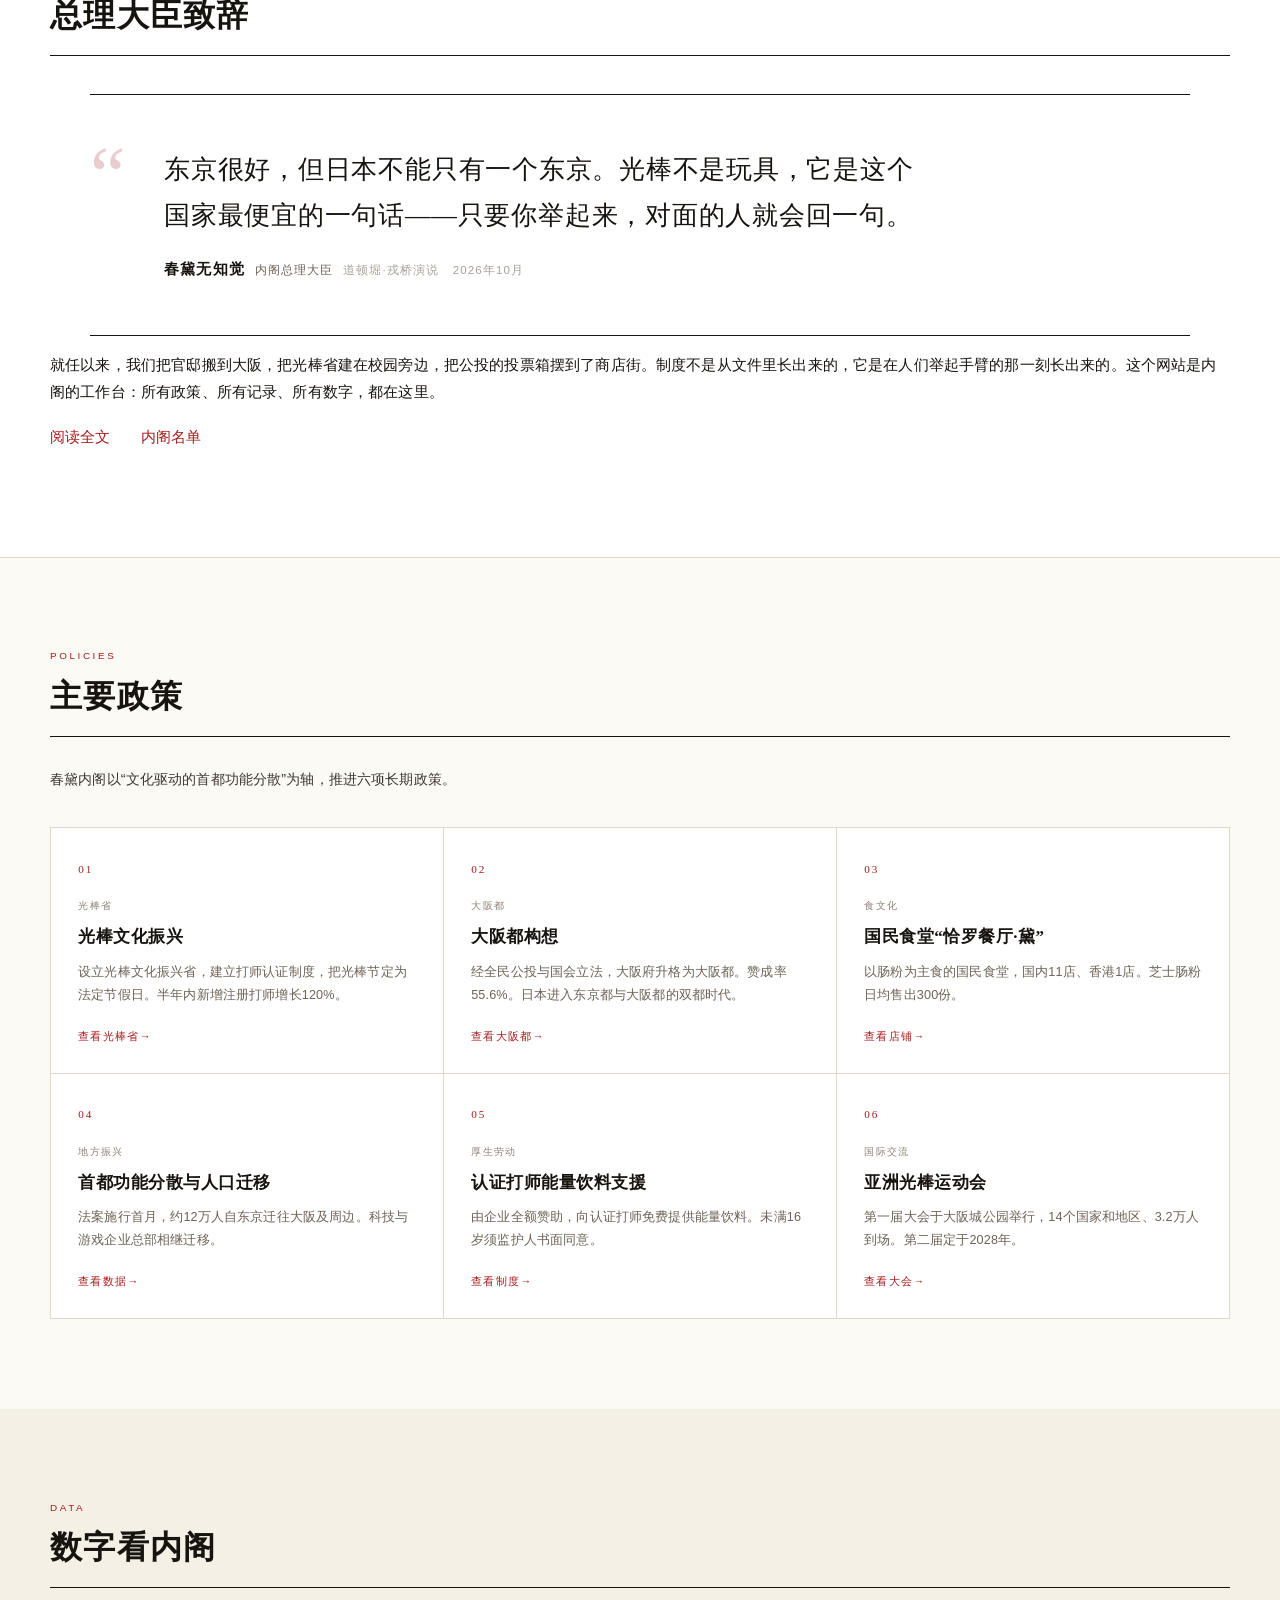
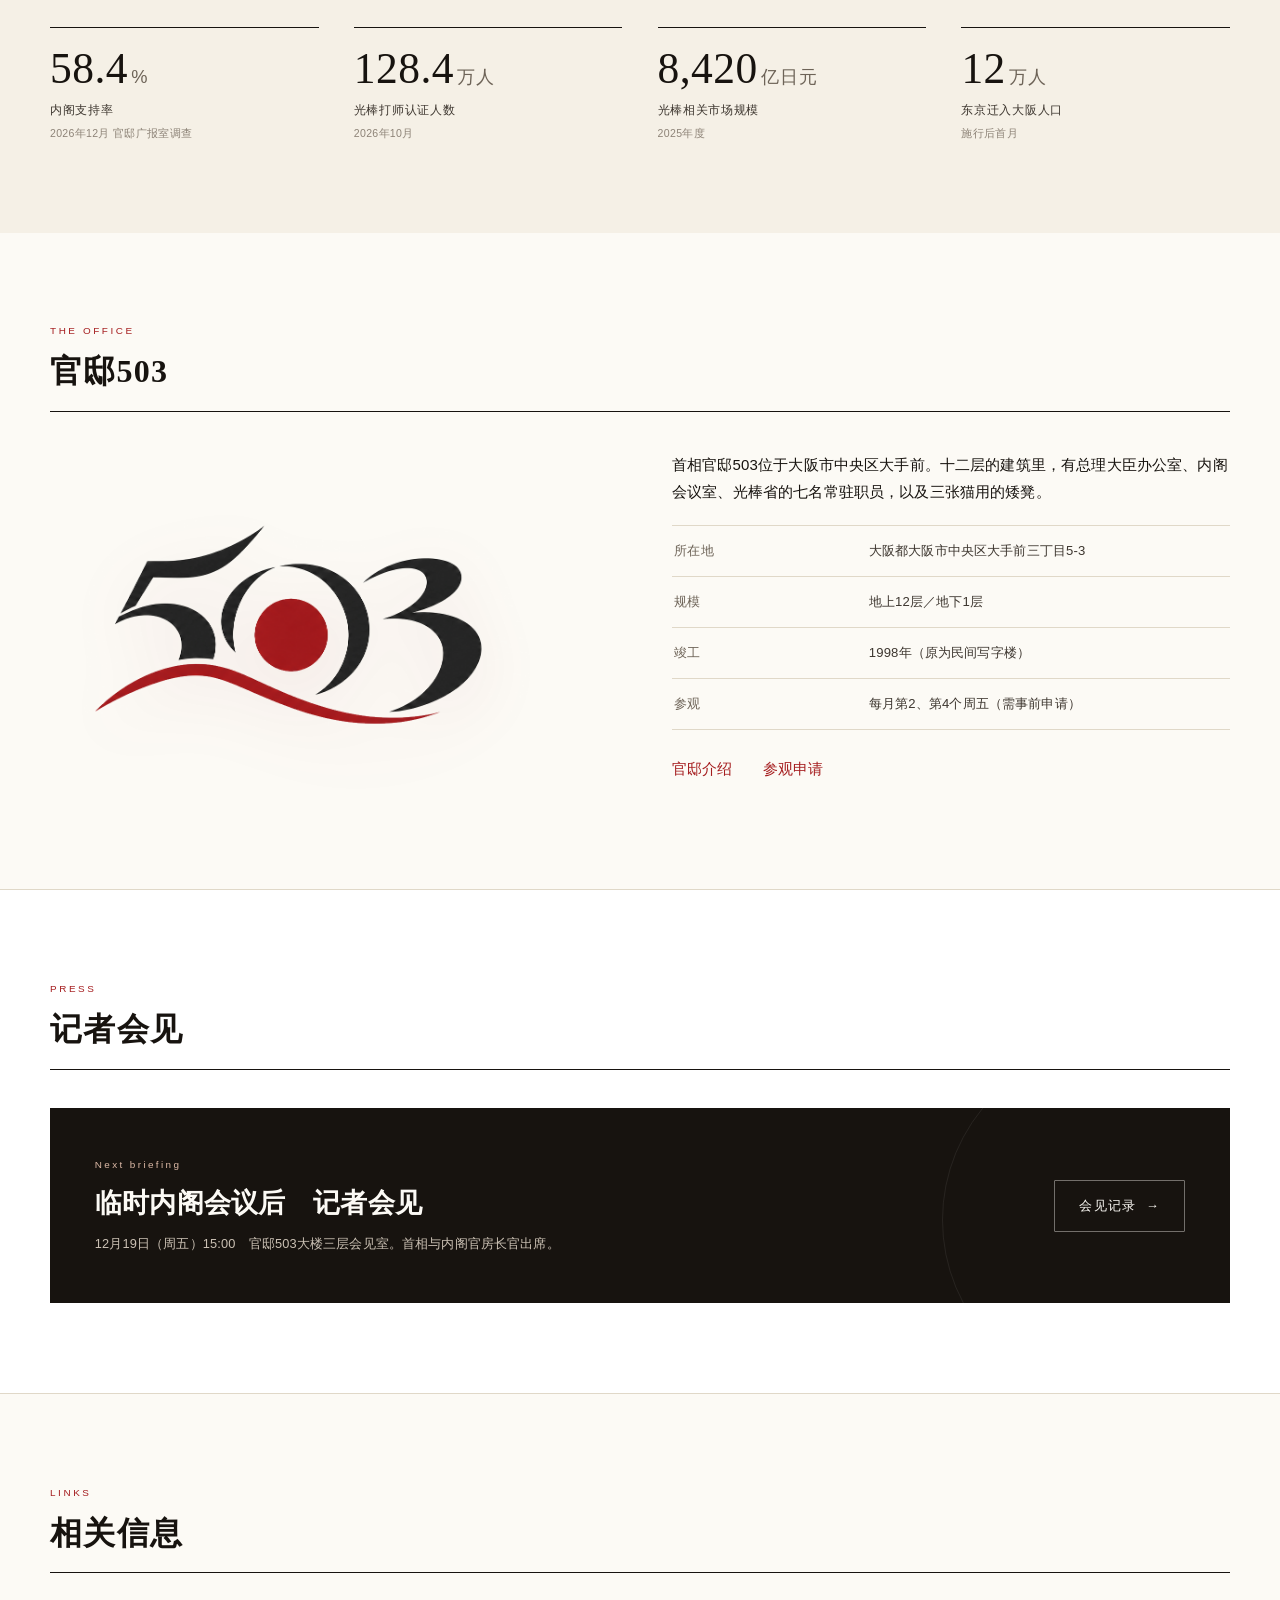
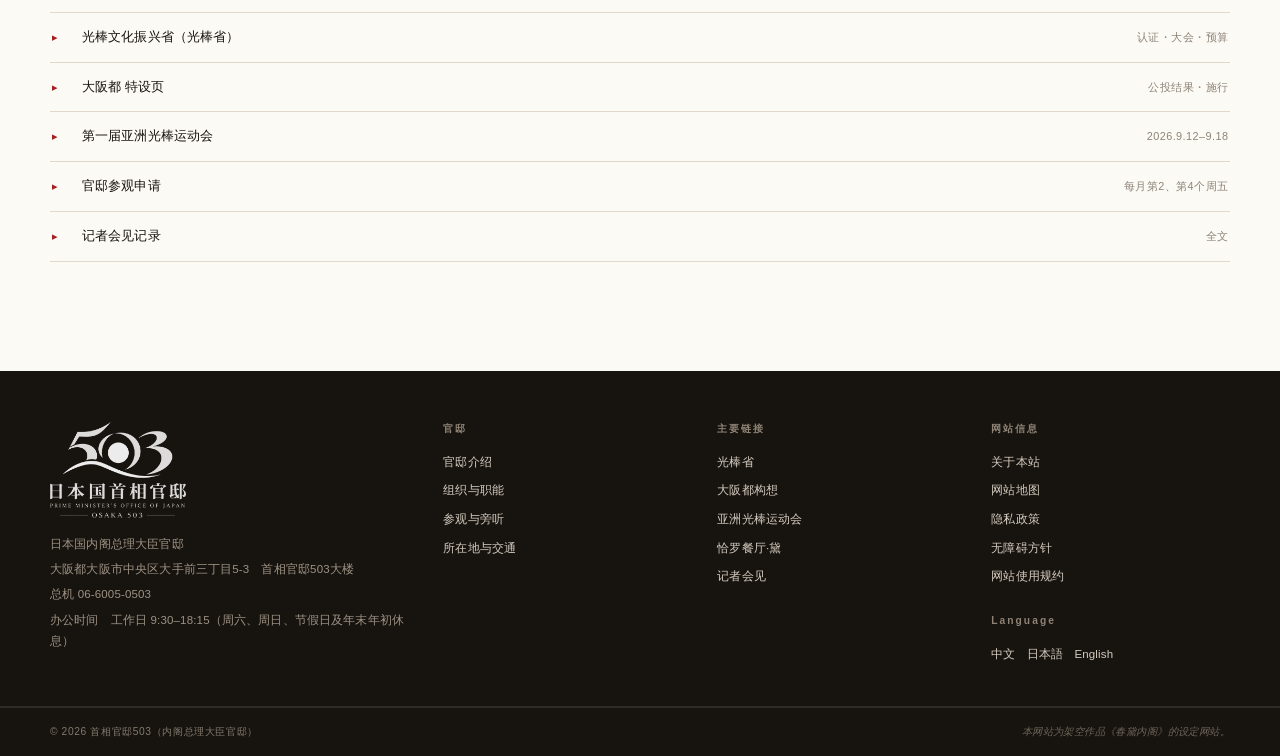
==== commit 83d09b29: "资源加内容哈希版本号（stamp.js）：CSS/JS 更新后不必再依赖硬刷新；页脚加 build 标记" ====
--- a/index.html
+++ b/index.html
@@ -2,12 +2,13 @@
 <html lang="zh-Hans" data-fs="normal">
 <head>
 <meta charset="utf-8">
+<meta name="build" content="2f7900e0">
 <meta name="viewport" content="width=device-width,initial-scale=1">
 <title>首相官邸503｜内閣総理大臣官邸</title>
 <meta name="description" content="首相官邸503官方网站。内阁总理大臣春黛无知觉的内阁、光棒文化振兴省与大阪都构想的全部正式信息。">
 <meta name="theme-color" content="#a51d1f">
 <link rel="icon" href="assets/img/favicon.svg" type="image/svg+xml">
-<link rel="stylesheet" href="assets/css/site.css">
+<link rel="stylesheet" href="assets/css/site.css?v=2f7900e0">
   <link rel="alternate" type="application/atom+xml" title="新闻发布 Atom" href="assets/news.xml">
 </head>
 <body data-page="home">
@@ -19,12 +20,12 @@
 <div id="foot"></div>
 <a href="#" class="totop" id="totop" aria-label="top"></a>
 <noscript><div class="wrap" style="padding:3rem 0"><p>本网站需要启用 JavaScript。请启用后重新载入。</p></div></noscript>
-<script src="assets/js/i18n.zh.1.js"></script>
-<script src="assets/js/i18n.zh.2.js"></script>
-<script src="assets/js/i18n.ja.1.js"></script>
-<script src="assets/js/i18n.ja.2.js"></script>
-<script src="assets/js/i18n.en.1.js"></script>
-<script src="assets/js/i18n.en.2.js"></script>
-<script src="assets/js/app.js"></script>
+<script src="assets/js/i18n.zh.1.js?v=2f7900e0"></script>
+<script src="assets/js/i18n.zh.2.js?v=2f7900e0"></script>
+<script src="assets/js/i18n.ja.1.js?v=2f7900e0"></script>
+<script src="assets/js/i18n.ja.2.js?v=2f7900e0"></script>
+<script src="assets/js/i18n.en.1.js?v=2f7900e0"></script>
+<script src="assets/js/i18n.en.2.js?v=2f7900e0"></script>
+<script src="assets/js/app.js?v=2f7900e0"></script>
 </body>
 </html>
--- a/assets/css/site.css
+++ b/assets/css/site.css
@@ -19,6 +19,7 @@
   --line-2:#cfc4af;
   --white:#fff;
   --gold:#96753f;--navy:#0b3a6f;--navy-deep:#082849;--navy-soft:#eef2f8;
+  --org:#f0780a;--org-deep:#b85704;--org-soft:#fdf3e8;
   --serif:"Yu Mincho","YuMincho","Hiragino Mincho ProN","Noto Serif JP","Songti SC","SimSun",serif;
   --sans:"Yu Gothic","YuGothic","Hiragino Kaku Gothic ProN","Noto Sans JP","Meiryo","Microsoft YaHei","PingFang SC",sans-serif;
   --step:0;
@@ -495,7 +496,7 @@
 /* ---------- figures ---------- */
 .fig{margin:1.9rem 0}
 .fig img{display:block;width:100%;max-width:var(--figw,30rem);height:auto}
-.fig figcaption{max-width:var(--figw,30rem);margin-top:.7rem;padding-top:.5rem;border-top:1px solid var(--line);font-size:.68rem;letter-spacing:.08em;color:var(--muted)}
+.fig figcaption{max-width:max(var(--figw,30rem),24rem);margin-top:.7rem;padding-top:.5rem;border-top:1px solid var(--line);font-size:.68rem;letter-spacing:.08em;color:var(--muted)}
 
 /* ---------- brand strip (大阪都・亚洲大会) ---------- */
 .brandbar{display:flex;align-items:center;gap:1.3rem;flex-wrap:wrap;margin:1.8rem 0;padding:1.15rem 1.4rem;background:#fff;border:1px solid var(--line);border-left:3px solid var(--navy);text-decoration:none!important;color:inherit}
@@ -514,6 +515,15 @@
 body[data-accent="navy"] .toc a:hover{color:var(--navy)}
 body[data-accent="navy"] .side-links a:hover{color:var(--navy)}
 body[data-accent="navy"] .note{border-left-color:var(--navy)}
+
+/* ===== 光棒省：取自官徽的橙色 ===== */
+body[data-accent="orange"] .pagehead{background:#fdf0e0;border-bottom:3px solid var(--org)}
+body[data-accent="orange"] .pagehead .overline{color:var(--org-deep)}
+body[data-accent="orange"] .crumbs a{color:var(--org-deep)}
+body[data-accent="orange"] .toc a::before{color:var(--org)}
+body[data-accent="orange"] .toc a:hover{color:var(--org-deep)}
+body[data-accent="orange"] .side-links a:hover{color:var(--org-deep)}
+body[data-accent="orange"] .note{border-left-color:var(--org)}
 @media (max-width:720px){
   .brandbar{gap:1rem;padding:1rem 1.1rem}
   .brandbar img{width:5.6rem}
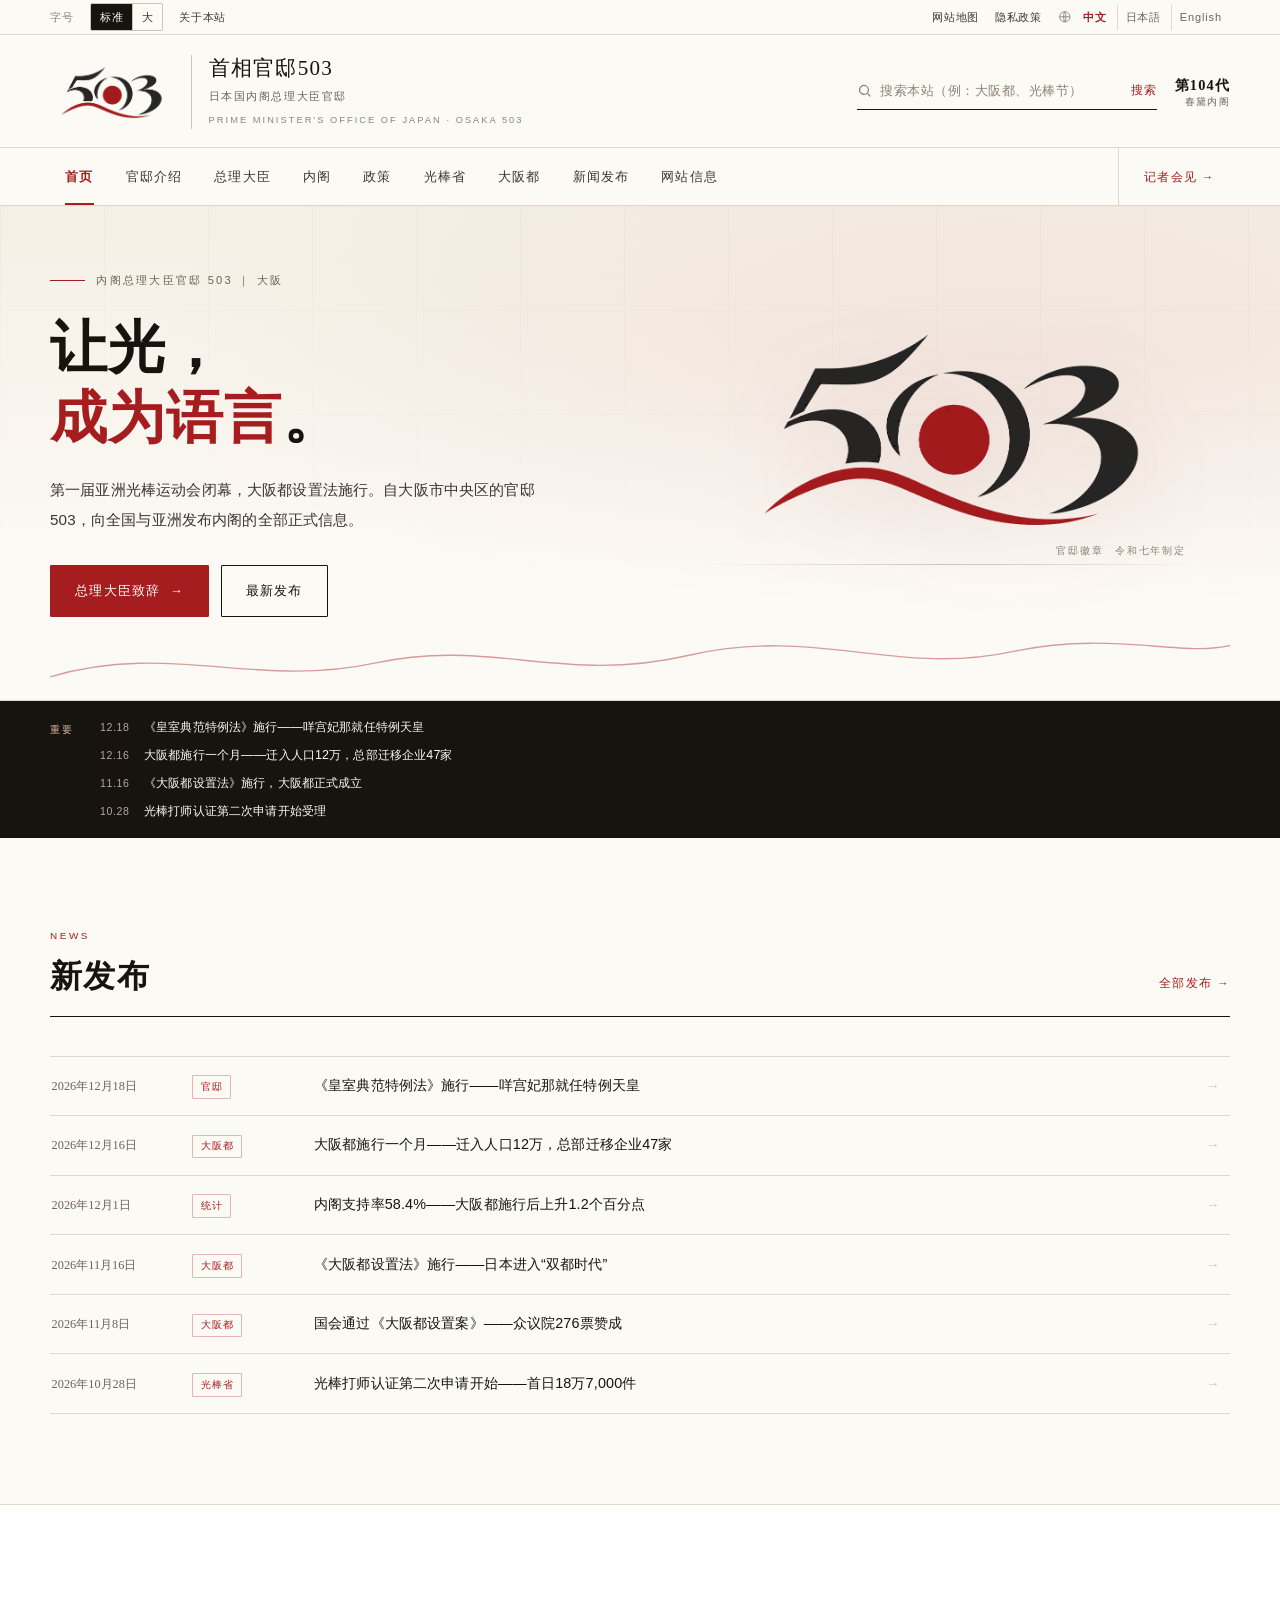
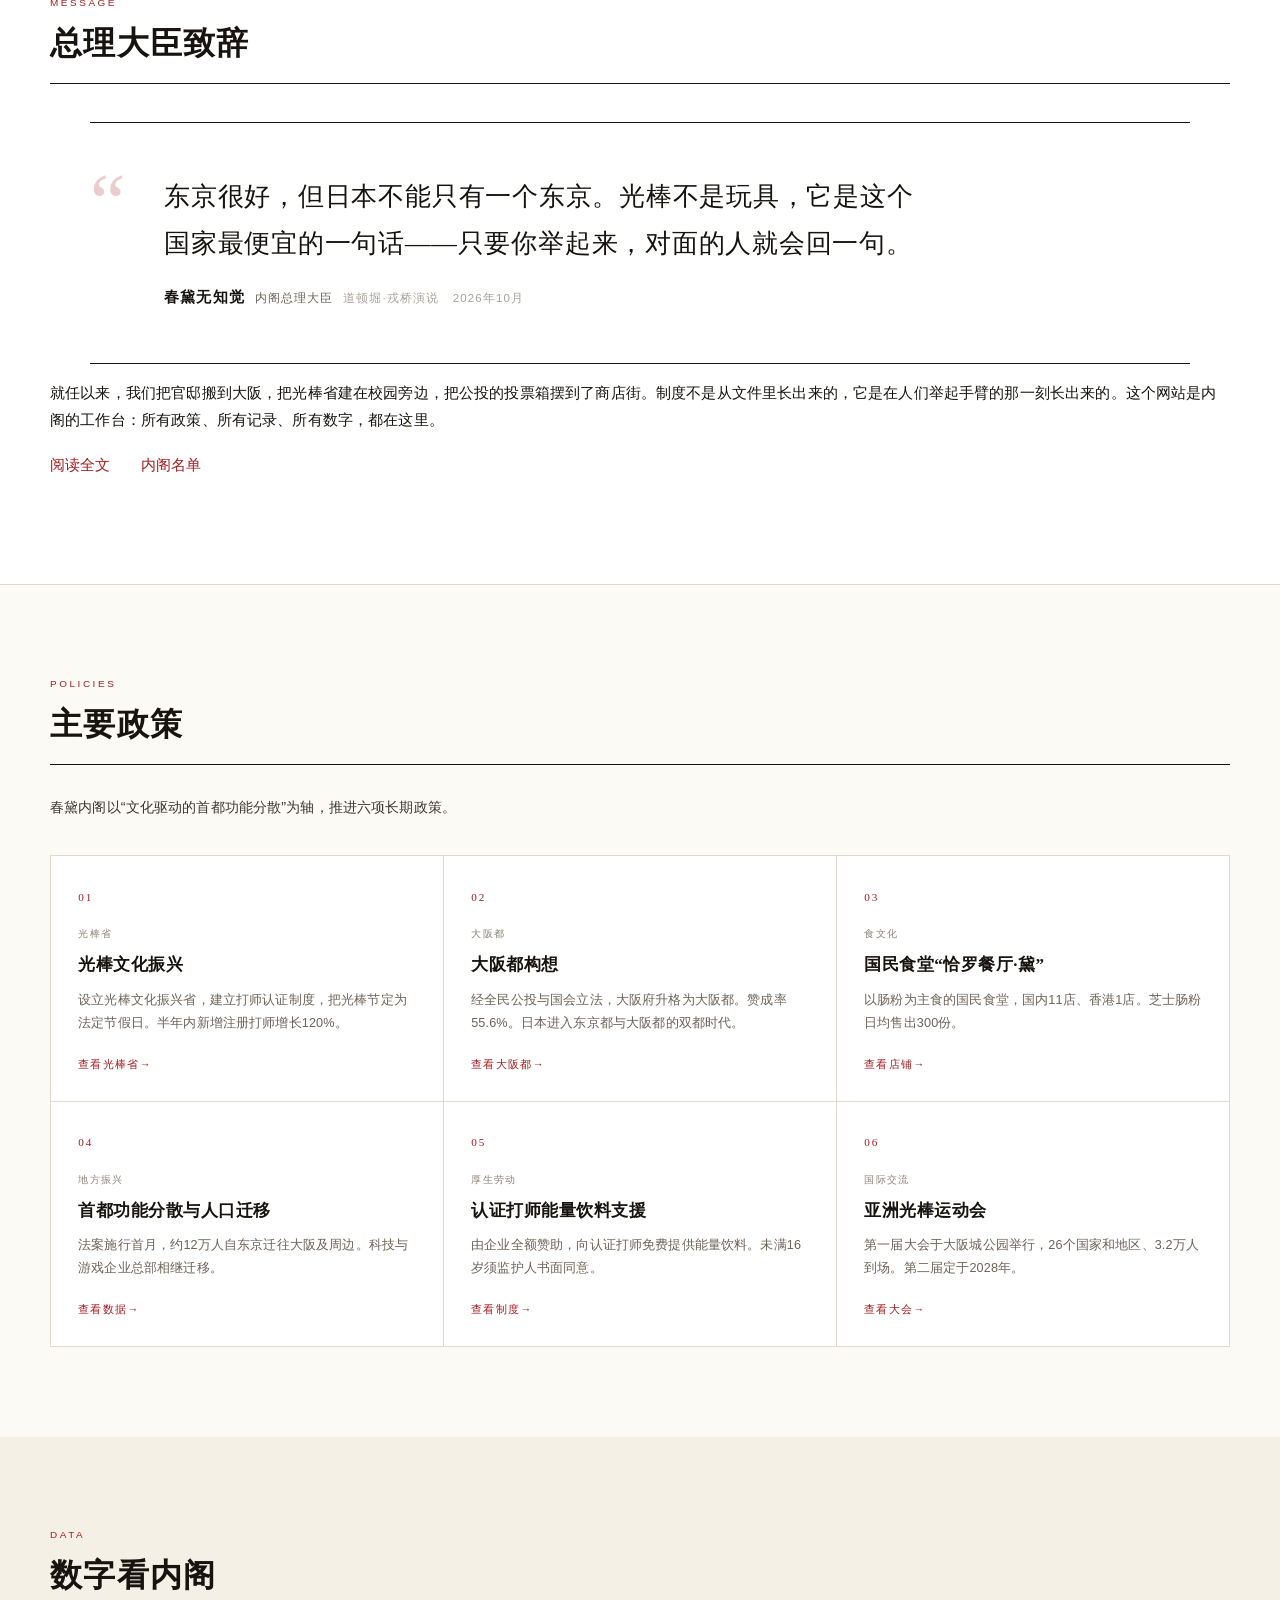
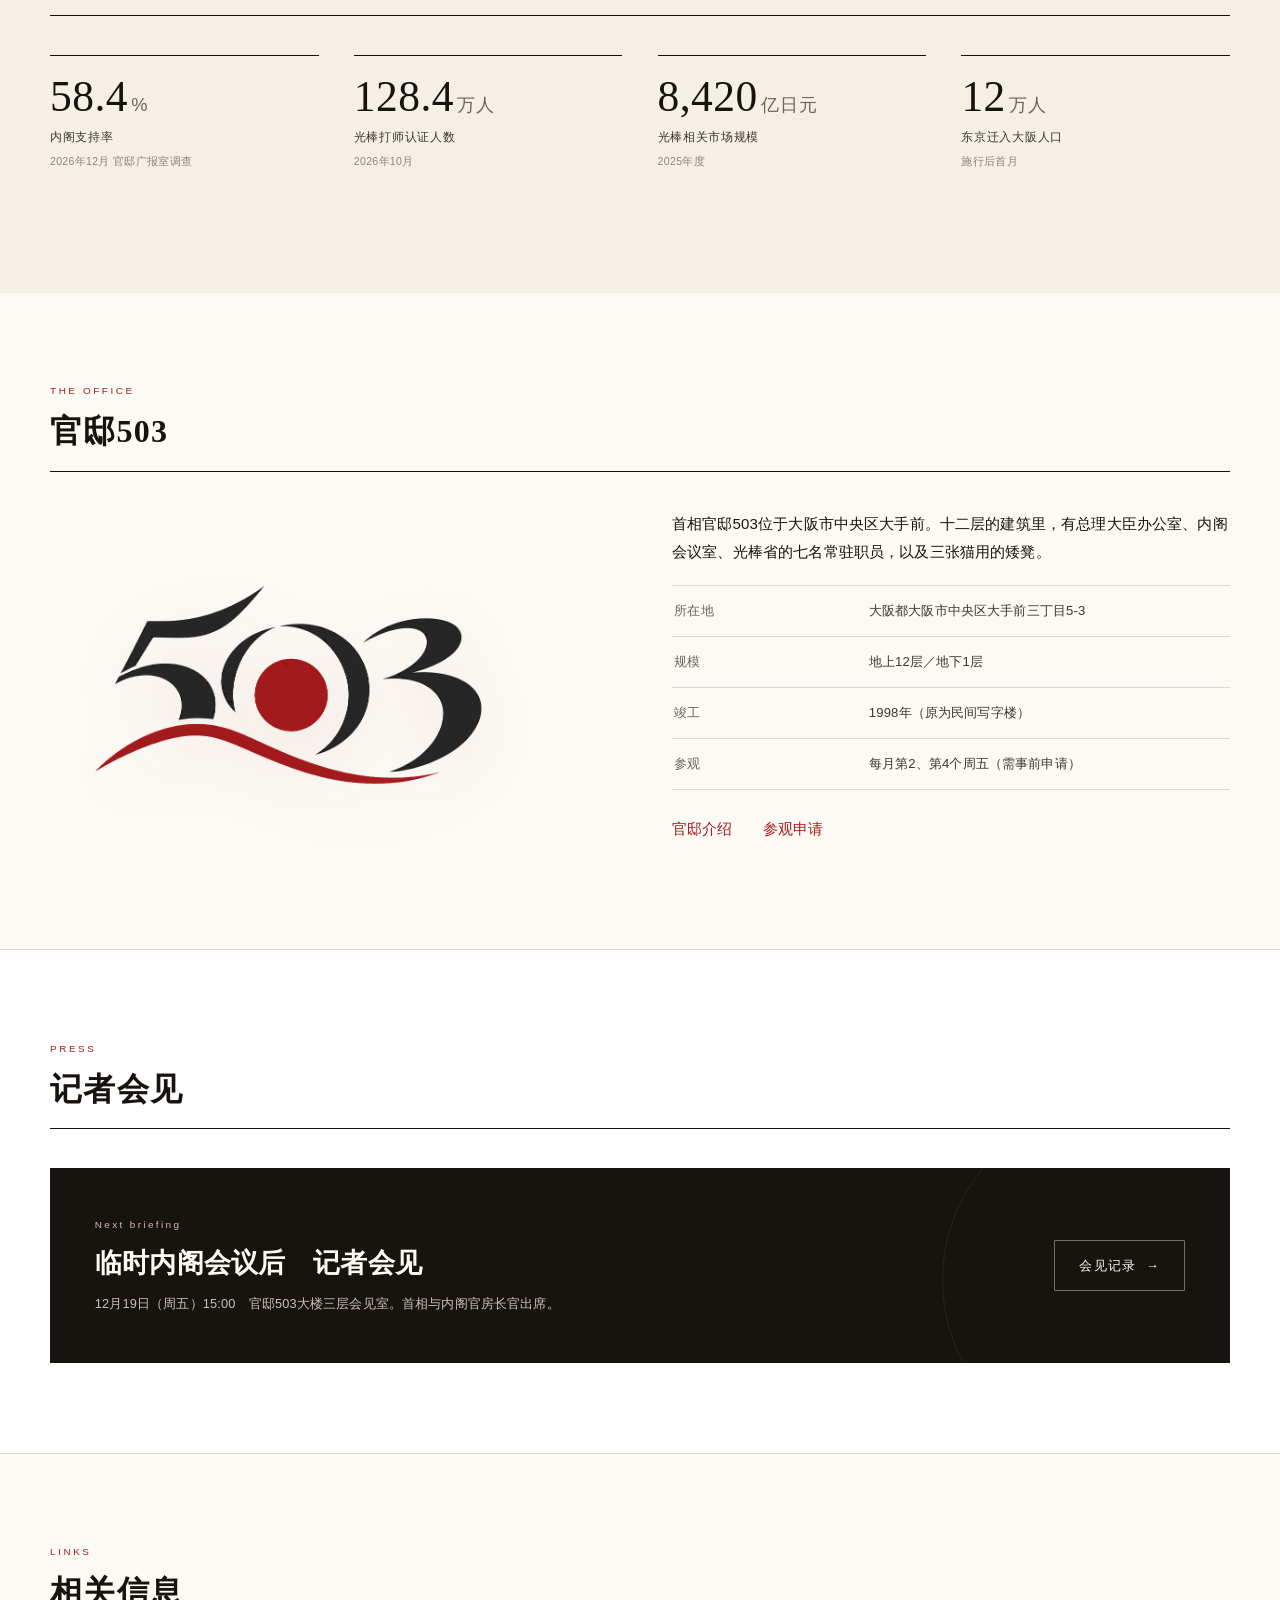
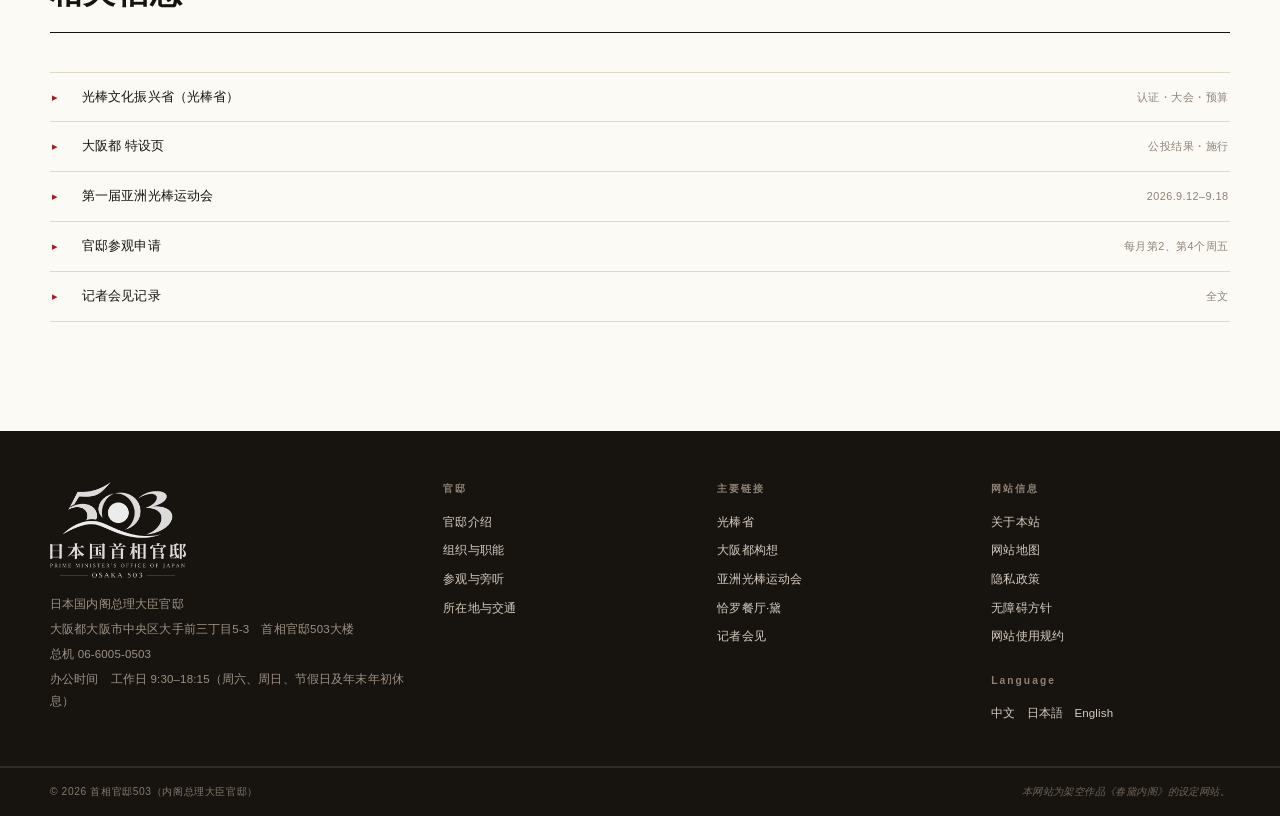
==== commit ec47d119: "按小说全文到第二十话更新：光棒党与恰罗餐厅徽标、武道馆对邦现场与报道、光棒省剪彩、挫败政变画面；新增执政党与毛绒产业政策、四条新闻；资源按内容哈希版本化" ====
--- a/index.html
+++ b/index.html
@@ -2,13 +2,13 @@
 <html lang="zh-Hans" data-fs="normal">
 <head>
 <meta charset="utf-8">
-<meta name="build" content="2f7900e0">
+<meta name="build" content="d068eb3a">
 <meta name="viewport" content="width=device-width,initial-scale=1">
 <title>首相官邸503｜内閣総理大臣官邸</title>
 <meta name="description" content="首相官邸503官方网站。内阁总理大臣春黛无知觉的内阁、光棒文化振兴省与大阪都构想的全部正式信息。">
 <meta name="theme-color" content="#a51d1f">
 <link rel="icon" href="assets/img/favicon.svg" type="image/svg+xml">
-<link rel="stylesheet" href="assets/css/site.css?v=2f7900e0">
+<link rel="stylesheet" href="assets/css/site.css?v=d068eb3a">
   <link rel="alternate" type="application/atom+xml" title="新闻发布 Atom" href="assets/news.xml">
 </head>
 <body data-page="home">
@@ -20,12 +20,12 @@
 <div id="foot"></div>
 <a href="#" class="totop" id="totop" aria-label="top"></a>
 <noscript><div class="wrap" style="padding:3rem 0"><p>本网站需要启用 JavaScript。请启用后重新载入。</p></div></noscript>
-<script src="assets/js/i18n.zh.1.js?v=2f7900e0"></script>
-<script src="assets/js/i18n.zh.2.js?v=2f7900e0"></script>
-<script src="assets/js/i18n.ja.1.js?v=2f7900e0"></script>
-<script src="assets/js/i18n.ja.2.js?v=2f7900e0"></script>
-<script src="assets/js/i18n.en.1.js?v=2f7900e0"></script>
-<script src="assets/js/i18n.en.2.js?v=2f7900e0"></script>
-<script src="assets/js/app.js?v=2f7900e0"></script>
+<script src="assets/js/i18n.zh.1.js?v=d068eb3a"></script>
+<script src="assets/js/i18n.zh.2.js?v=d068eb3a"></script>
+<script src="assets/js/i18n.ja.1.js?v=d068eb3a"></script>
+<script src="assets/js/i18n.ja.2.js?v=d068eb3a"></script>
+<script src="assets/js/i18n.en.1.js?v=d068eb3a"></script>
+<script src="assets/js/i18n.en.2.js?v=d068eb3a"></script>
+<script src="assets/js/app.js?v=d068eb3a"></script>
 </body>
 </html>
--- a/assets/css/site.css
+++ b/assets/css/site.css
@@ -241,7 +241,7 @@
 .card:hover .card-foot::after{transform:translateX(3px)}
 
 /* ---------- stats ---------- */
-.stats{display:grid;grid-template-columns:repeat(4,1fr);gap:clamp(1rem,3vw,2.2rem)}
+.stats{display:grid;grid-template-columns:repeat(4,1fr);gap:clamp(1rem,3vw,2.2rem);margin:1.6rem 0 2rem}
 .stat{border-top:1px solid var(--ink);padding-top:1.15rem}
 .stat-v{font-family:var(--serif);font-size:clamp(1.9rem,3.4vw,2.75rem);line-height:1.05;letter-spacing:.01em;font-variant-numeric:tabular-nums}
 .stat-v small{font-size:.42em;letter-spacing:.06em;margin-left:.18em;font-family:var(--sans);color:var(--muted)}
